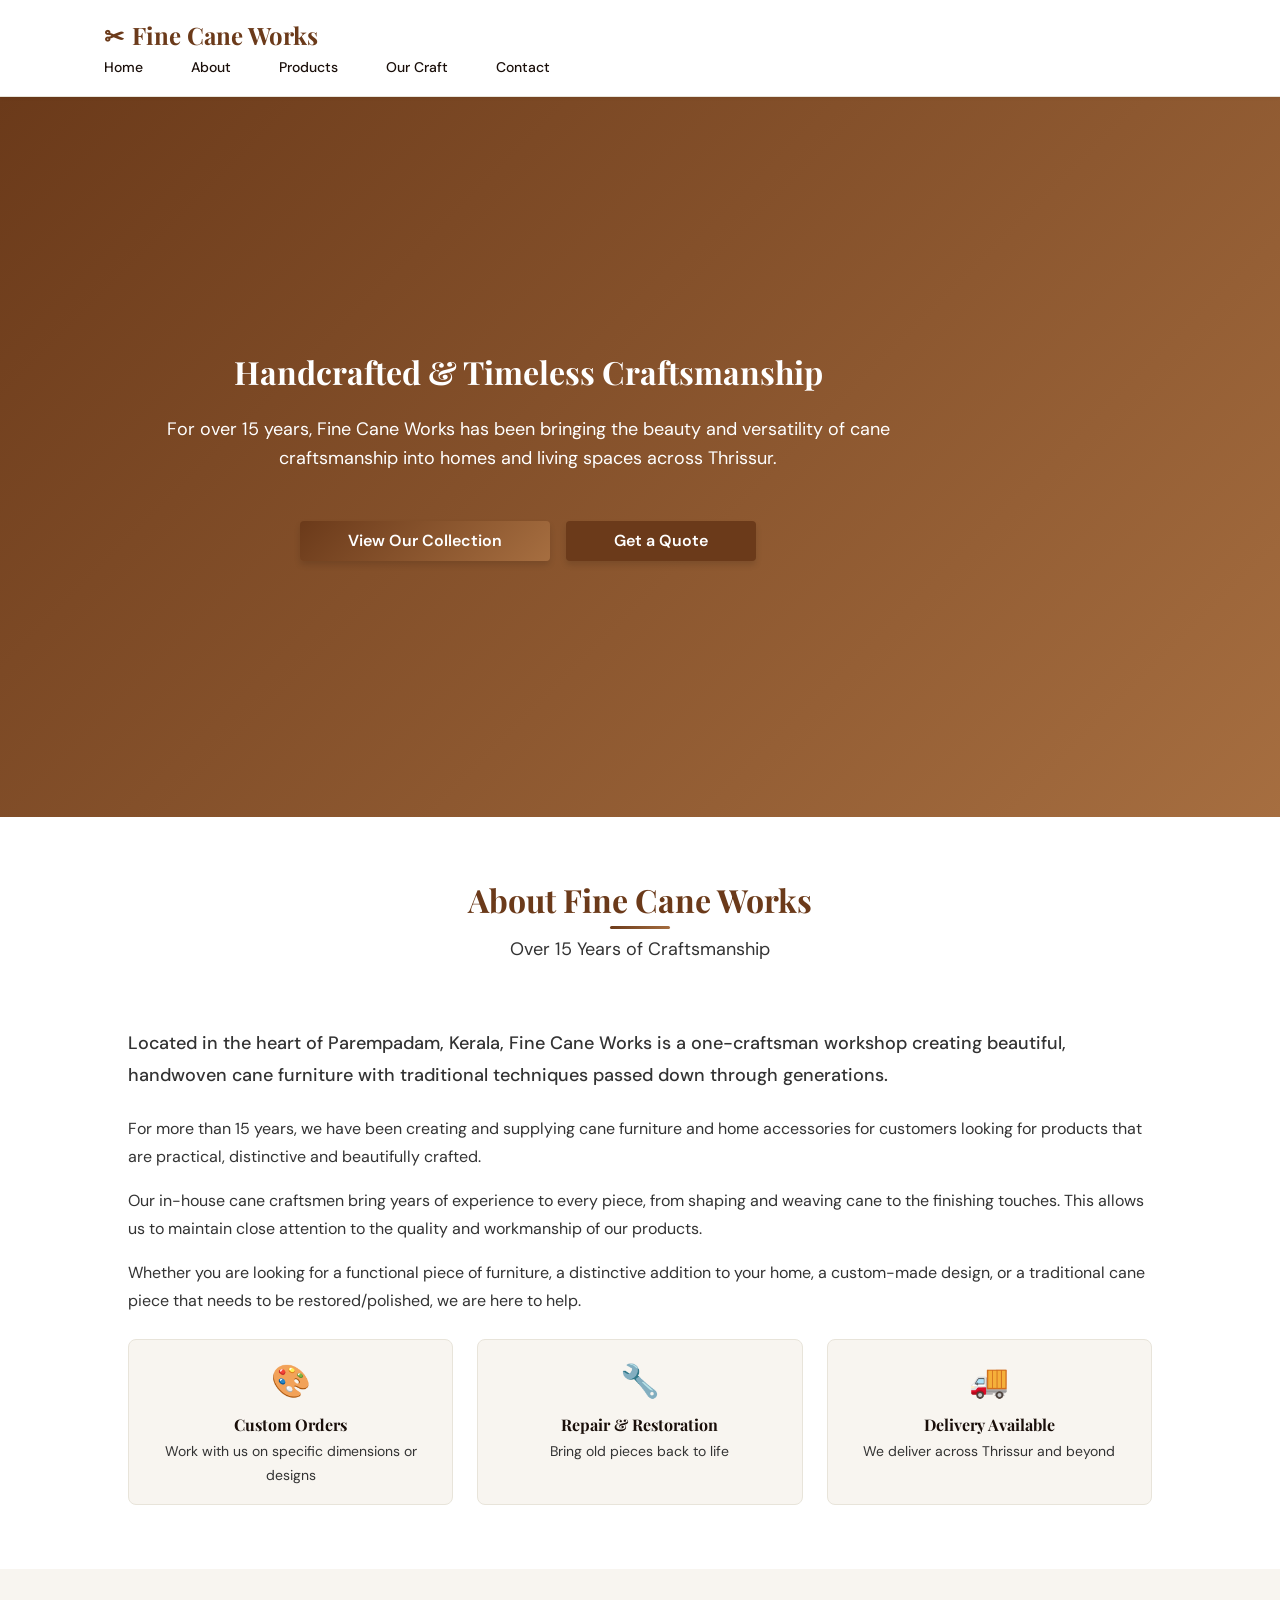
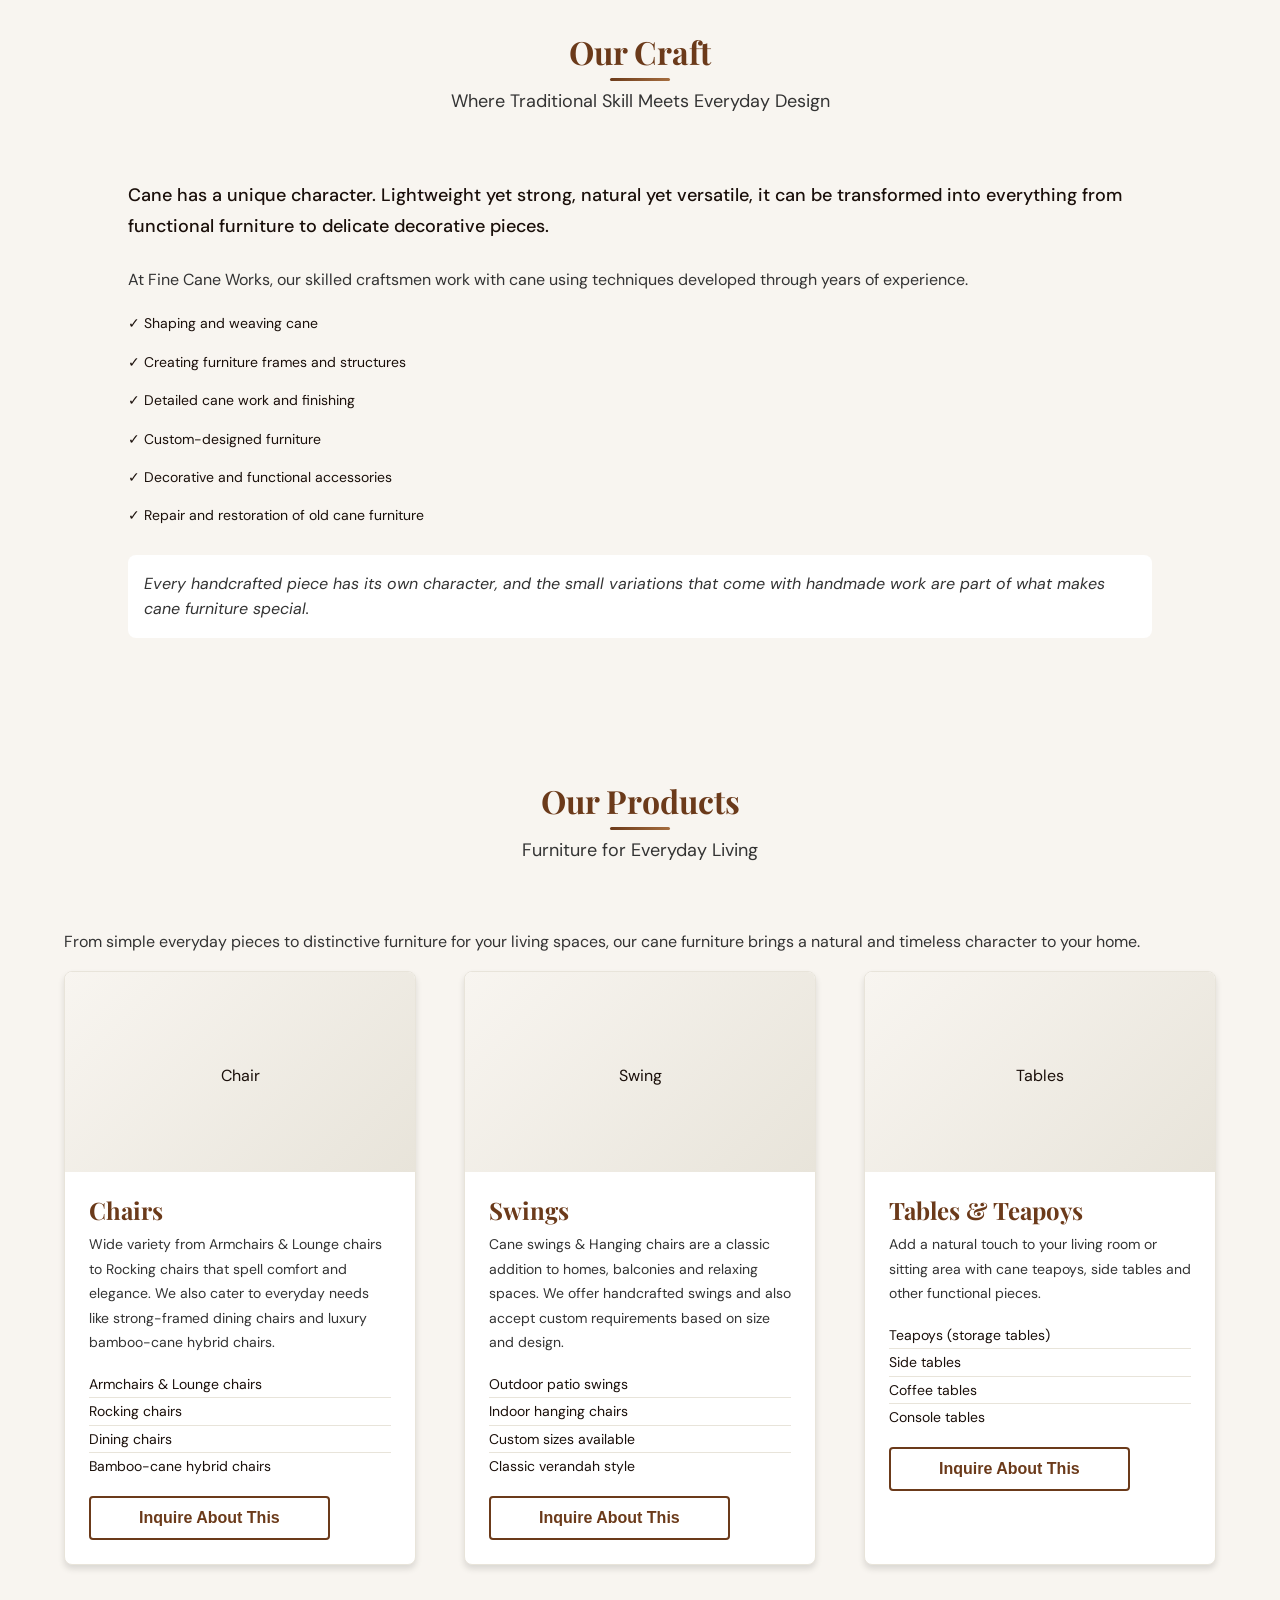
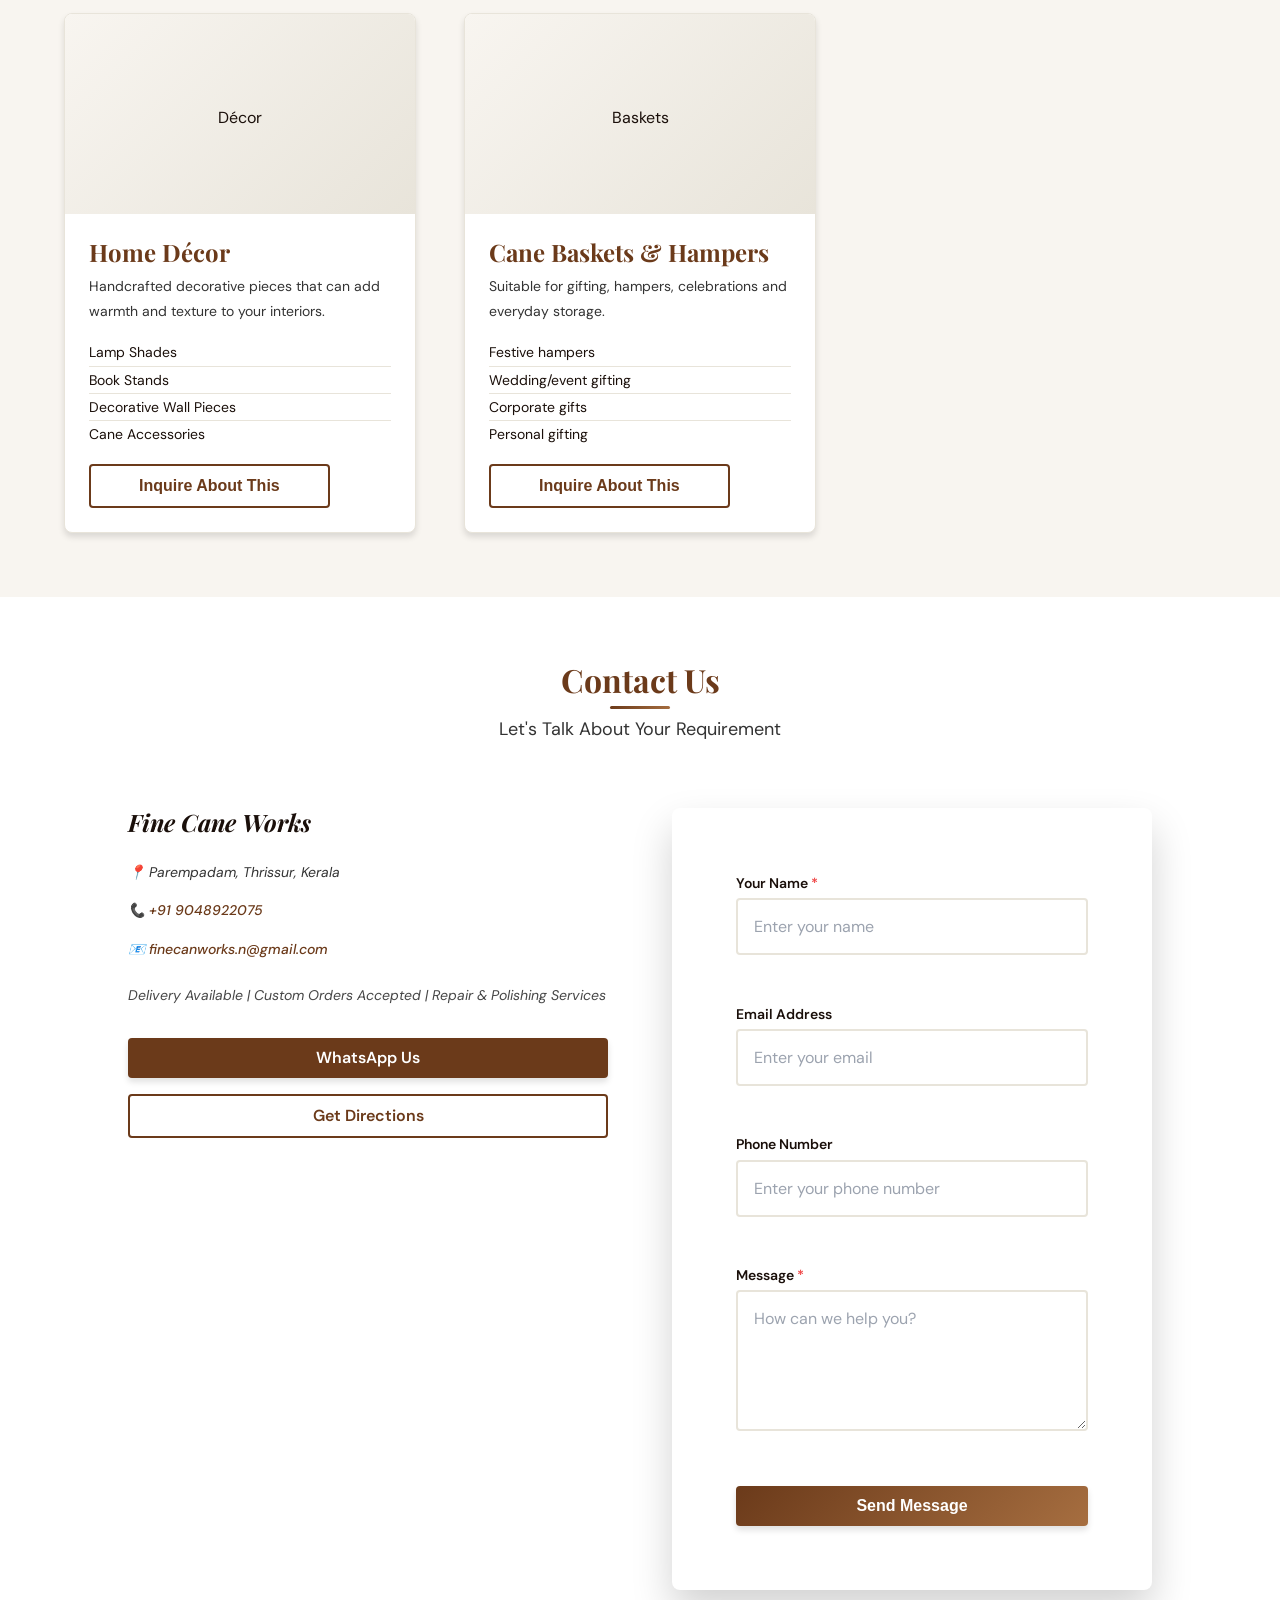
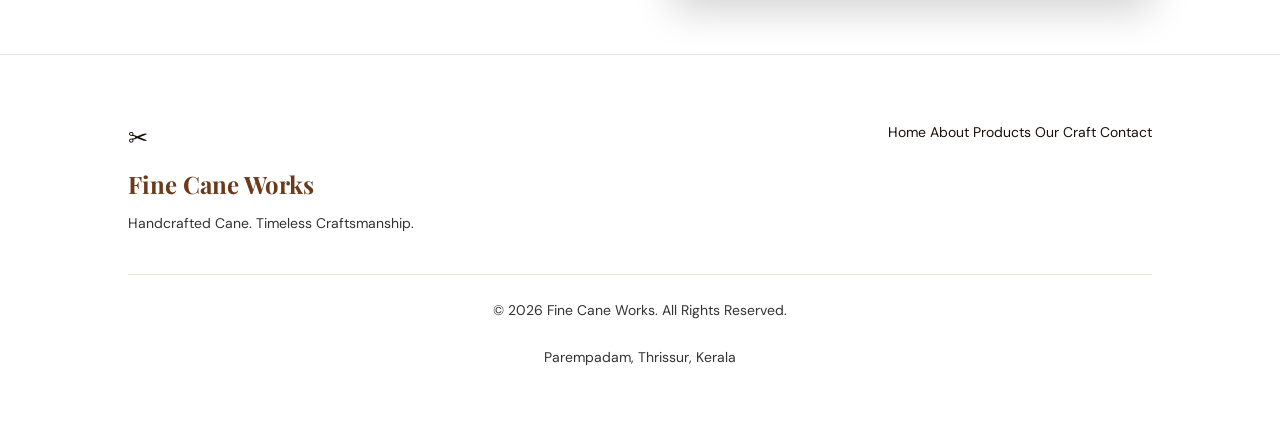
==== index.html @ 15c2ff58 "Add Website Pages" ====
<!DOCTYPE html>
<html lang="en">
<head>
    <meta charset="UTF-8">
    <meta name="viewport" content="width=device-width, initial-scale=1.0">
    <meta name="description" content="Handcrafted & Timeless Craftsmanship - Fine Cane Works, Parempadam, Thrissur. 15+ years of expertise in cane furniture, swings, teapoys, home décor & baskets.">
    <meta name="keywords" content="cane furniture, Kerala crafts, handcrafted, swings, tables, teapoys, home decor, baskets, custom orders, repair, Thrissur">
    <title>Fine Cane Works | Handcrafted Cane Furniture, Kerala</title>

    <!-- Preload fonts -->
    <link rel="preconnect" href="https://fonts.googleapis.com">
    <link rel="preconnect" href="https://fonts.gstatic.com" crossorigin>
    <link href="https://fonts.googleapis.com/css2?family=Playfair+Display:wght@400;700&family=DM+Sans:wght@400;500;600;700&display=swap" rel="stylesheet">

    <!-- Favicon -->
    <link rel="icon" type="image/svg+xml" href="data:image/svg+xml,%3Csvg xmlns='http://www.w3.org/2000/svg' viewBox='0 0 100 100' fill='%238B5A2B'%3E%3Ctext y='0.8em' font-size='90'%3E%E2%9C%82%3C/text%3E%3C/svg%3E">

    <link rel="stylesheet" href="style.css">
</head>

<body>
    <!-- Skip to content link for accessibility -->
    <a href="#main-content" class="skip-link">Skip to main content</a>

    <!-- Header / Navigation -->
    <header class="site-header">
        <div class="container">
            <a href="/" class="logo" aria-label="Fine Cane Works home">
                <span class="logo-icon" aria-hidden="true">✂</span>
                <span class="logo-text">Fine Cane Works</span>
            </a>

            <nav class="main-nav" aria-label="Main navigation">
                <button class="mobile-menu-btn" aria-expanded="false" aria-controls="mobile-menu" aria-label="Toggle mobile menu">
                    <span class="hamburger"></span>
                    <span class="close-icon" aria-hidden="true">✕</span>
                </button>

                <ul class="nav-links" id="mobile-menu">
                    <li><a href="#home" class="nav-link">Home</a></li>
                    <li><a href="#about" class="nav-link">About</a></li>
                    <li><a href="#products" class="nav-link">Products</a></li>
                    <li><a href="#craft" class="nav-link">Our Craft</a></li>
                    <li><a href="#contact" class="nav-link">Contact</a></li>
                </ul>
            </nav>
        </div>
    </header>

    <!-- Main Content -->
    <main id="main-content">

        <!-- Home / Hero Section -->
        <section id="home" class="hero">
            <div class="container">
                <div class="hero-content">
                    <h1 class="hero-title">Handcrafted &amp; Timeless Craftsmanship</h1>
                    <p class="hero-subtitle">For over 15 years, Fine Cane Works has been bringing the beauty and versatility of cane craftsmanship into homes and living spaces across Thrissur.</p>
                    <div class="hero-cta">
                        <a href="#products" class="btn btn-primary">View Our Collection</a>
                        <a href="#contact" class="btn btn-secondary">Get a Quote</a>
                    </div>
                </div>
            </div>
        </section>

        <!-- About Section -->
        <section id="about" class="about">
            <div class="container">
                <header class="section-header">
                    <h2 class="section-title">About Fine Cane Works</h2>
                    <p class="section-subtitle">Over 15 Years of Craftsmanship</p>
                </header>

                <div class="about-grid">
                    <div class="about-text">
                        <p class="lead">
                            Located in the heart of Parempadam, Kerala, Fine Cane Works is a one-craftsman workshop creating beautiful, handwoven cane furniture with traditional techniques passed down through generations.
                        </p>

                        <p>
                            For more than 15 years, we have been creating and supplying cane furniture and home accessories for customers looking for products that are practical, distinctive and beautifully crafted.
                        </p>

                        <p>
                            Our in-house cane craftsmen bring years of experience to every piece, from shaping and weaving cane to the finishing touches. This allows us to maintain close attention to the quality and workmanship of our products.
                        </p>

                        <p>
                            Whether you are looking for a functional piece of furniture, a distinctive addition to your home, a custom-made design, or a traditional cane piece that needs to be restored/polished, we are here to help.
                        </p>

                        <div class="features-grid">
                            <div class="feature-item">
                                <span class="feature-icon">🎨</span>
                                <h4>Custom Orders</h4>
                                <p>Work with us on specific dimensions or designs</p>
                            </div>
                            <div class="feature-item">
                                <span class="feature-icon">🔧</span>
                                <h4>Repair &amp; Restoration</h4>
                                <p>Bring old pieces back to life</p>
                            </div>
                            <div class="feature-item">
                                <span class="feature-icon">🚚</span>
                                <h4>Delivery Available</h4>
                                <p>We deliver across Thrissur and beyond</p>
                            </div>
                        </div>
                    </div>
                </div>
            </div>
        </section>

        <!-- Our Craft Section -->
        <section id="craft" class="craft">
            <div class="container">
                <header class="section-header">
                    <h2 class="section-title">Our Craft</h2>
                    <p class="section-subtitle">Where Traditional Skill Meets Everyday Design</p>
                </header>

                <div class="craft-content">
                    <div class="craft-text">
                        <p class="lead">
                            Cane has a unique character. Lightweight yet strong, natural yet versatile, it can be transformed into everything from functional furniture to delicate decorative pieces.
                        </p>

                        <p>
                            At Fine Cane Works, our skilled craftsmen work with cane using techniques developed through years of experience.
                        </p>

                        <div class="craft-features">
                            <ul class="craft-list">
                                <li>✓ Shaping and weaving cane</li>
                                <li>✓ Creating furniture frames and structures</li>
                                <li>✓ Detailed cane work and finishing</li>
                                <li>✓ Custom-designed furniture</li>
                                <li>✓ Decorative and functional accessories</li>
                                <li>✓ Repair and restoration of old cane furniture</li>
                            </ul>
                        </div>

                        <p class="craft-note">
                            Every handcrafted piece has its own character, and the small variations that come with handmade work are part of what makes cane furniture special.
                        </p>
                    </div>
                </div>
            </div>
        </section>

        <!-- Products Section -->
        <section id="products" class="products">
            <div class="container">
                <header class="section-header">
                    <h2 class="section-title">Our Products</h2>
                    <p class="section-subtitle">Furniture for Everyday Living</p>
                </div>

                <p class="products-intro">From simple everyday pieces to distinctive furniture for your living spaces, our cane furniture brings a natural and timeless character to your home.</p>

                <div class="product-grid">
                    <!-- Chairs Product -->
                    <article class="product-card">
                        <div class="product-image">
                            <div class="product-placeholder">Chair</div>
                        </div>
                        <div class="product-info">
                            <h3 class="product-name">Chairs</h3>
                            <p class="product-description">
                                Wide variety from Armchairs & Lounge chairs to Rocking chairs that spell comfort and elegance. We also cater to everyday needs like strong-framed dining chairs and luxury bamboo-cane hybrid chairs.
                            </p>
                            <ul class="product-features">
                                <li>Armchairs & Lounge chairs</li>
                                <li>Rocking chairs</li>
                                <li>Dining chairs</li>
                                <li>Bamboo-cane hybrid chairs</li>
                            </ul>
                            <button class="btn btn-outline" data-product="chair">Inquire About This</button>
                        </div>
                    </article>

                    <!-- Swings Product -->
                    <article class="product-card">
                        <div class="product-image">
                            <div class="product-placeholder">Swing</div>
                        </div>
                        <div class="product-info">
                            <h3 class="product-name">Swings</h3>
                            <p class="product-description">
                                Cane swings &amp; Hanging chairs are a classic addition to homes, balconies and relaxing spaces. We offer handcrafted swings and also accept custom requirements based on size and design.
                            </p>
                            <ul class="product-features">
                                <li>Outdoor patio swings</li>
                                <li>Indoor hanging chairs</li>
                                <li>Custom sizes available</li>
                                <li>Classic verandah style</li>
                            </ul>
                            <button class="btn btn-outline" data-product="swing">Inquire About This</button>
                        </div>
                    </article>

                    <!-- Tables Product -->
                    <article class="product-card">
                        <div class="product-image">
                            <div class="product-placeholder">Tables</div>
                        </div>
                        <div class="product-info">
                            <h3 class="product-name">Tables &amp; Teapoys</h3>
                            <p class="product-description">
                                Add a natural touch to your living room or sitting area with cane teapoys, side tables and other functional pieces.
                            </p>
                            <ul class="product-features">
                                <li>Teapoys (storage tables)</li>
                                <li>Side tables</li>
                                <li>Coffee tables</li>
                                <li>Console tables</li>
                            </ul>
                            <button class="btn btn-outline" data-product="table">Inquire About This</button>
                        </div>
                    </article>

                    <!-- Home Décor Product -->
                    <article class="product-card">
                        <div class="product-image">
                            <div class="product-placeholder">Décor</div>
                        </div>
                        <div class="product-info">
                            <h3 class="product-name">Home Décor</h3>
                            <p class="product-description">
                                Handcrafted decorative pieces that can add warmth and texture to your interiors.
                            </p>
                            <ul class="product-features">
                                <li>Lamp Shades</li>
                                <li>Book Stands</li>
                                <li>Decorative Wall Pieces</li>
                                <li>Cane Accessories</li>
                            </ul>
                            <button class="btn btn-outline" data-product="decor">Inquire About This</button>
                        </div>
                    </article>

                    <!-- Baskets Product -->
                    <article class="product-card">
                        <div class="product-image">
                            <div class="product-placeholder">Baskets</div>
                        </div>
                        <div class="product-info">
                            <h3 class="product-name">Cane Baskets &amp; Hampers</h3>
                            <p class="product-description">
                                Suitable for gifting, hampers, celebrations and everyday storage.
                            </p>
                            <ul class="product-features">
                                <li>Festive hampers</li>
                                <li>Wedding/event gifting</li>
                                <li>Corporate gifts</li>
                                <li>Personal gifting</li>
                            </ul>
                            <button class="btn btn-outline" data-product="basket">Inquire About This</button>
                        </div>
                    </article>
                </div>
            </div>
        </section>

        <!-- Contact Section -->
        <section id="contact" class="contact">
            <div class="container">
                <header class="section-header">
                    <h2 class="section-title">Contact Us</h2>
                    <p class="section-subtitle">Let's Talk About Your Requirement</p>
                </header>

                <div class="contact-content">
                    <div class="contact-info">
                        <address class="contact-address">
                            <h3 class="contact-heading">Fine Cane Works</h3>
                            <p class="contact-detail">📍 Parempadam, Thrissur, Kerala</p>
                            <p class="contact-detail">📞 <a href="tel:+919048922075" class="contact-link">+91 9048922075</a></p>
                            <p class="contact-detail">📧 <a href="mailto:finecanworks.n@gmail.com" class="contact-link">finecanworks.n@gmail.com</a></p>
                            <p class="contact-note">Delivery Available | Custom Orders Accepted | Repair &amp; Polishing Services</p>
                        </address>

                        <div class="contact-actions">
                            <a href="https://wa.me/919048922075" class="btn btn-secondary" target="_blank" rel="noopener">WhatsApp Us</a>
                            <a href="https://www.google.com/maps/place/Fine+Cane+Works/@10.677283,76.0800946,17z/data=!3m1!4b1!4m6!3m5!1s0x3ba7bf4c0ff1fd77:0x78ec041d81c19f2d!8m2!3d10.677283!4d76.0826695!16s%2Fg%2F11n015nrp_?entry=ttu&g_ep=EgoyMDI2MTAyOC4wIKXMDSoASAFQAw%3D%3D" target="_blank" rel="noopener noreferrer" class="btn btn-outline">Get Directions</a>
                        </div>
                    </div>

                    <div class="contact-form-container">
                        <form id="contact-form" class="contact-form" novalidate>
                            <!-- Forminit form - connected to Form ID: nj6oxos4t5q -->
                            <div class="form-group">
                                <label for="name" class="form-label">Your Name <span class="required">*</span></label>
                                <input type="text" id="name" name="name" class="form-input" placeholder="Enter your name" required aria-required="true" minlength="2">
                                <span class="error-message" id="name-error" aria-live="polite"></span>
                            </div>

                            <div class="form-group">
                                <label for="email" class="form-label">Email Address</label>
                                <input type="email" id="email" name="email" class="form-input" placeholder="Enter your email" autocomplete="email">
                                <span class="error-message" id="email-error" aria-live="polite"></span>
                            </div>

                            <div class="form-group">
                                <label for="phone" class="form-label">Phone Number</label>
                                <input type="tel" id="phone" name="phone" class="form-input" placeholder="Enter your phone number" autocomplete="tel">
                                <span class="error-message" id="phone-error" aria-live="polite"></span>
                            </div>

                            <div class="form-group">
                                <label for="message" class="form-label">Message <span class="required">*</span></label>
                                <textarea id="message" name="message" class="form-textarea" placeholder="How can we help you?" required aria-required="true" minlength="10" rows="5"></textarea>
                                <span class="error-message" id="message-error" aria-live="polite"></span>
                            </div>

                            <button type="submit" class="btn btn-primary btn-block">Send Message</button>
                            <div class="form-success" id="form-success" role="alert" aria-live="polite"></div>
                            <div class="form-error" id="form-error" role="alert" aria-live="polite"></div>
                        </form>
                    </div>
                </div>
            </div>
        </section>

    </main>

    <!-- Footer -->
    <footer class="site-footer">
        <div class="container">
            <div class="footer-content">
                <div class="footer-brand">
                    <span class="footer-icon" aria-hidden="true">✂</span>
                    <span class="footer-logo">Fine Cane Works</span>
                    <p class="footer-tagline">Handcrafted Cane. Timeless Craftsmanship.</p>
                </div>

                <div class="footer-nav">
                    <nav aria-label="Footer navigation">
                        <a href="#home" class="footer-link">Home</a>
                        <a href="#about" class="footer-link">About</a>
                        <a href="#products" class="footer-link">Products</a>
                        <a href="#craft" class="footer-link">Our Craft</a>
                        <a href="#contact" class="footer-link">Contact</a>
                    </nav>
                </div>
            </div>

            <div class="footer-bottom">
                <p class="footer-copyright">&copy; <span id="current-year">2024</span> Fine Cane Works. All Rights Reserved.</p>
                <p class="footer-location">Parempadam, Thrissur, Kerala</p>
            </div>
        </div>
    </footer>

    <!-- Forminit SDK -->
    <script src="https://forminit.com/sdk/v1/forminit.js"></script>

    <!-- JavaScript -->
    <script src="script.js" defer></script>
</body>

</html>
---- style.css ----
/* ========================================
   Fine Cane Works - Clean Website
   No Images - Text Focused Design
   ======================================== */

:root {
    /* High Contrast Colors */
    --color-primary: #6B3A1A;
    --color-primary-dark: #4a2910;
    --color-secondary: #D4B88C;
    --color-accent: #A66E40;
    --color-text: #1a0f0a;
    --color-text-medium: #333333;
    --color-text-light: #555555;
    --color-white: #FFFFFF;
    --color-light-bg: #F8F5F0;
    --color-light-border: #E8E4DA;
    --color-success: #10b981;
    --color-error: #ef4444;

    /* Gradients */
    --gradient-primary: linear-gradient(135deg, var(--color-primary), var(--color-accent));

    /* Spacing */
    --spacing-xs: 0.25rem;
    --spacing-sm: 0.5rem;
    --spacing-md: 1rem;
    --spacing-lg: 1.5rem;
    --spacing-xl: 2rem;
    --spacing-xxl: 3rem;
    --spacing-xxxl: 4rem;

    /* Typography */
    --font-heading: 'Playfair Display', serif;
    --font-body: 'DM Sans', sans-serif;
    --font-size-xs: 0.75rem;
    --font-size-sm: 0.875rem;
    --font-size-base: 1rem;
    --font-size-lg: 1.125rem;
    --font-size-xl: 1.25rem;
    --font-size-xxl: 1.5rem;
    --font-size-xxxl: 2rem;
    --font-size-hero: 2.8rem;
    --line-height-tight: 1.2;
    --line-height-normal: 1.6;
    --line-height-loose: 1.75;

    /* Effects */
    --transition-speed: 0.3s;
    --transition-easing: ease;
    --shadow-sm: 0 1px 3px rgba(0, 0, 0, 0.08);
    --shadow-md: 0 4px 6px rgba(0, 0, 0, 0.12);
    --shadow-lg: 0 10px 25px rgba(0, 0, 0, 0.15);
    --shadow-xl: 0 20px 40px rgba(0, 0, 0, 0.18);
    --border-radius: 8px;
    --border-radius-sm: 4px;
}

/* Reset & Base */
*, *::before, *::after {
    box-sizing: border-box;
    margin: 0;
    padding: 0;
}

html {
    scroll-behavior: smooth;
    font-size: 100%;
    -webkit-font-smoothing: antialiased;
    -moz-osx-font-smoothing: grayscale;
}

body {
    font-family: var(--font-body);
    font-size: var(--font-size-base);
    line-height: var(--line-height-normal);
    color: var(--color-text);
    background-color: var(--color-light-bg);
    font-weight: 400;
}

/* Typography */
h1, h2, h3, h4, h5, h6 {
    font-family: var(--font-heading);
    line-height: var(--line-height-tight);
    font-weight: 700;
    color: var(--color-text);
    margin-bottom: var(--spacing-md);
}

h1 { font-size: var(--font-size-hero); }
h2 { font-size: var(--font-size-xxl); }
h3 { font-size: var(--font-size-xxl); }

p {
    margin-bottom: var(--spacing-md);
    color: var(--color-text-medium);
}

a {
    color: var(--color-primary);
    text-decoration: none;
    transition: var(--transition-speed) var(--transition-easing);
}

a:hover { text-decoration: underline; }

a:focus-visible {
    outline: 2px solid var(--color-primary);
    outline-offset: 2px;
}

/* Utilities */
.container {
    width: 100%;
    max-width: 1200px;
    margin: 0 auto;
    padding: 0 var(--spacing-xxxl);
}

.text-center { text-align: center; }
.btn {
    display: inline-block;
    padding: var(--spacing-sm) var(--spacing-xxl);
    font-size: var(--font-size-base);
    font-weight: 600;
    text-align: center;
    border: none;
    border-radius: var(--border-radius-sm);
    cursor: pointer;
    transition: var(--transition-speed) var(--transition-easing);
    line-height: 1.5;
}

.btn:hover, .btn:focus-visible { transform: translateY(-2px); }

.btn-primary {
    background: var(--gradient-primary);
    color: var(--color-white);
    box-shadow: var(--shadow-md);
}

.btn-primary:hover, .btn-primary:focus-visible { box-shadow: var(--shadow-lg); }

.btn-secondary {
    background: var(--color-primary);
    color: var(--color-white);
    box-shadow: var(--shadow-md);
}

.btn-outline {
    background-color: transparent;
    color: var(--color-primary);
    border: 2px solid var(--color-primary);
}

.btn-block { width: 100%; }

.skip-link {
    position: absolute;
    top: -40px;
    left: 6px;
    background: var(--color-primary);
    color: var(--color-white);
    padding: var(--spacing-xs) var(--spacing-md);
    text-decoration: none;
    border-radius: var(--border-radius-sm);
    z-index: 1000;
    transition: var(--transition-speed) var(--transition-easing);
}

.skip-link:focus { top: 6px; }

/* Header */
.site-header {
    position: sticky;
    top: 0;
    background: var(--color-white);
    border-bottom: 1px solid var(--color-light-border);
    padding: var(--spacing-md) 0;
    z-index: 99;
    box-shadow: var(--shadow-sm);
}

.header-container {
    display: flex;
    justify-content: space-between;
    align-items: center;
}

.logo {
    display: flex;
    align-items: center;
    gap: var(--spacing-sm);
    font-family: var(--font-heading);
    font-size: var(--font-size-xxl);
    font-weight: 700;
    color: var(--color-primary);
}

.logo-icon { font-size: 1.5rem; }

.main-nav { position: relative; }

.nav-links {
    display: flex;
    gap: var(--spacing-xxl);
    list-style: none;
}

.nav-link {
    color: var(--color-text);
    font-weight: 500;
    padding: var(--spacing-sm) 0;
    position: relative;
    font-size: var(--font-size-sm);
}

.nav-link:hover, .nav-link:focus-visible { color: var(--color-primary); }

.nav-link::after {
    content: '';
    position: absolute;
    bottom: 0;
    left: 0;
    width: 0;
    height: 2px;
    background: var(--color-primary);
    transition: width var(--transition-speed) var(--transition-easing);
}

.nav-link:hover::after, .nav-link:focus-visible::after { width: 100%; }

/* Mobile Menu */
.mobile-menu-btn {
    display: none;
    background: none;
    border: none;
    cursor: pointer;
    padding: var(--spacing-sm);
    z-index: 1001;
}

.hamburger, .close-icon {
    display: block;
    width: 24px;
    height: 2px;
    background: var(--color-text);
    position: relative;
    transition: var(--transition-speed) var(--transition-easing);
}

.hamburger { position: relative; }

.hamburger::before,
.hamburger::after {
    content: '';
    position: absolute;
    left: 0;
    right: 0;
    height: 2px;
    background: var(--color-text);
    transition: var(--transition-speed) var(--transition-easing);
}

.hamburger::before { top: -8px; }
.hamburger::after { top: 8px; }

.close-icon {
    position: absolute;
    top: 0;
    left: 50%;
    transform: translateX(-50%) rotate(45deg);
    opacity: 0;
    transition: opacity var(--transition-speed) var(--transition-easing);
}

.mobile-menu-btn[aria-expanded="true"] .hamburger { background: transparent; }
.mobile-menu-btn[aria-expanded="true"] .hamburger::before { transform: rotate(-45deg) translate(-50%, 50%); }
.mobile-menu-btn[aria-expanded="true"] .hamburger::after { transform: rotate(45deg) translate(-50%, -50%); }
.mobile-menu-btn[aria-expanded="true"] .close-icon { opacity: 1; }

/* Hero Section */
.hero {
    min-height: 80vh;
    padding: var(--spacing-xxxl) var(--spacing-xxxl) var(--spacing-xxxl) var(--spacing-xxxl);
    background: var(--gradient-primary);
    display: flex;
    align-items: center;
    justify-content: center;
    text-align: center;
}

.hero-content {
    max-width: 800px;
}

.hero-title {
    font-size: var(--font-size-xxxl);
    color: var(--color-white);
    line-height: var(--line-height-tight);
    margin-bottom: var(--spacing-lg);
}

.hero-subtitle {
    font-size: var(--font-size-lg);
    color: var(--color-white);
    margin-bottom: var(--spacing-xxl);
    font-weight: 400;
}

.hero-cta {
    display: flex;
    gap: var(--spacing-md);
    flex-wrap: wrap;
    justify-content: center;
}

/* Section Styles */
section { padding: var(--spacing-xxxl) var(--spacing-xxxl); }

.section-header {
    text-align: center;
    margin-bottom: var(--spacing-xxxl);
}

.section-title {
    font-size: var(--font-size-xxxl);
    color: var(--color-primary);
    margin-bottom: var(--spacing-md);
    position: relative;
}

.section-title::after {
    content: '';
    position: absolute;
    bottom: -10px;
    left: 50%;
    transform: translateX(-50%);
    width: 60px;
    height: 3px;
    background: var(--gradient-primary);
    border-radius: 2px;
}

.section-subtitle {
    font-size: var(--font-size-lg);
    color: var(--color-text-medium);
}

.lead {
    font-size: var(--font-size-lg);
    font-weight: 500;
    color: var(--color-text);
    margin-bottom: var(--spacing-lg);
    line-height: var(--line-height-loose);
}

/* About Section */
.about {
    background: var(--color-white);
}

.about-grid {
    display: grid;
    grid-template-columns: 1fr;
    gap: var(--spacing-xxxl);
    align-items: center;
}

.about-text { color: var(--color-text); }

.about-text p {
    color: var(--color-text-medium);
    line-height: var(--line-height-loose);
}

.features-grid {
    display: grid;
    grid-template-columns: repeat(auto-fit, minmax(200px, 1fr));
    gap: var(--spacing-lg);
    margin-top: var(--spacing-lg);
}

.feature-item {
    background: var(--color-light-bg);
    padding: var(--spacing-md);
    border-radius: var(--border-radius);
    text-align: center;
    border: 1px solid var(--color-light-border);
}

.feature-item .feature-icon {
    font-size: 2rem;
    display: block;
    margin-bottom: var(--spacing-sm);
    color: var(--color-primary);
}

.feature-item h4 {
    font-size: var(--font-size-base);
    color: var(--color-text);
    margin-bottom: var(--spacing-xs);
}

.feature-item p {
    font-size: var(--font-size-sm);
    color: var(--color-text-medium);
    margin-bottom: 0;
}

.craft { background: var(--color-light-bg); }

.craft-content {
    display: grid;
    grid-template-columns: 1fr;
    gap: var(--spacing-xxxl);
    align-items: center;
}

.craft-text { color: var(--color-text); }

.craft-list {
    list-style: none;
    display: grid;
    gap: var(--spacing-sm);
}

.craft-list li {
    display: flex;
    align-items: center;
    gap: var(--spacing-xs);
    font-size: var(--font-size-sm);
    padding: var(--spacing-xs) 0;
}

.craft-note {
    margin-top: var(--spacing-lg);
    font-style: italic;
    color: var(--color-text-medium);
    padding: var(--spacing-md);
    background: var(--color-white);
    border-radius: var(--border-radius);
}

.product-grid {
    display: grid;
    grid-template-columns: repeat(auto-fit, minmax(280px, 1fr));
    gap: var(--spacing-xxl);
}

.product-card {
    background: var(--color-white);
    border-radius: var(--border-radius);
    box-shadow: var(--shadow-md);
    transition: transform var(--transition-speed) var(--transition-easing),
                box-shadow var(--transition-speed) var(--transition-easing);
    border: 1px solid var(--color-light-border);
    overflow: hidden;
}

.product-card:hover {
    transform: translateY(-8px);
    box-shadow: var(--shadow-lg);
}

.product-image {
    background: linear-gradient(135deg, var(--color-light-bg), var(--color-light-border));
    height: 200px;
    display: flex;
    align-items: center;
    justify-content: center;
}

.product-placeholder {
    display: flex;
    flex-direction: column;
    align-items: center;
    justify-content: center;
    gap: 0.5rem;
}

.product-placeholder::before {
    content: "";
    font-size: 3rem;
    color: var(--color-primary);
}

.product-placeholder span {
    color: var(--color-primary);
    font-size: var(--font-size-lg);
    font-weight: 700;
}

.product-info { padding: var(--spacing-lg); }

.product-name {
    color: var(--color-primary);
    margin-bottom: var(--spacing-sm);
}

.product-description {
    color: var(--color-text-medium);
    font-size: var(--font-size-sm);
    line-height: var(--line-height-loose);
    margin-bottom: var(--spacing-md);
}

.product-features {
    list-style: none;
    padding-left: 0;
    margin-bottom: var(--spacing-md);
    font-size: var(--font-size-sm);
}

.product-features li {
    padding: 2px 0;
    border-bottom: 1px solid var(--color-light-border);
}

.product-features li:last-child { border-bottom: none; }

/* Contact Section */
.contact {
    background: var(--color-white);
    color: var(--color-text);
}

.contact-content {
    display: grid;
    grid-template-columns: 1fr 1fr;
    gap: var(--spacing-xxxl);
}

.contact-heading {
    font-size: var(--font-size-xxl);
    color: var(--color-text);
    margin-bottom: var(--spacing-lg);
}

.contact-detail {
    margin-bottom: var(--spacing-md);
    font-size: var(--font-size-sm);
    color: var(--color-text-medium);
}

.contact-link {
    color: var(--color-primary);
    font-weight: 500;
}

.contact-link:hover { color: var(--color-primary-dark); }

.contact-note { margin-top: var(--spacing-lg); font-size: var(--font-size-sm); opacity: 0.9; }

.contact-actions {
    display: flex;
    flex-direction: column;
    gap: var(--spacing-md);
    margin-top: var(--spacing-xl);
}

.contact-form-container {
    background: var(--color-white);
    border-radius: var(--border-radius);
    padding: var(--spacing-xxxl);
    box-shadow: var(--shadow-xl);
}

.contact-form h3 {
    font-size: var(--font-size-xxl);
    color: var(--color-text);
    margin-bottom: var(--spacing-xxl);
}

.form-group { margin-bottom: var(--spacing-lg); }

.help-text {
    font-size: var(--font-size-xs);
    color: var(--color-text-light);
    margin-top: var(--spacing-xs);
}

.form-label {
    display: block;
    font-weight: 600;
    margin-bottom: var(--spacing-xs);
    color: var(--color-text);
    font-size: var(--font-size-sm);
}

.required { color: var(--color-error); }

.form-input,
.form-select,
.form-textarea {
    width: 100%;
    padding: var(--spacing-md);
    border: 2px solid var(--color-light-border);
    border-radius: var(--border-radius-sm);
    font-family: var(--font-body);
    font-size: var(--font-size-base);
    color: var(--color-text);
    background: var(--color-white);
    transition: border-color var(--transition-speed) var(--transition-easing);
}

.form-select {
    appearance: none;
    background-image: url("data:image/svg+xml;charset=UTF-8,%3csvg xmlns='http://www.w3.org/2000/svg' viewBox='0 0 24 24' fill='%23666'%3e%3cpath d='M7 10l5 5 5-5z'/%3e%3c/svg%3e");
    background-repeat: no-repeat;
    background-position: right 10px center;
    background-size: 12px;
    padding-right: 40px;
}

.form-input:focus,
.form-select:focus,
.form-textarea:focus {
    outline: none;
    border-color: var(--color-primary);
    box-shadow: 0 0 0 3px rgba(107, 58, 26, 0.2);
}

.form-input::placeholder,
.form-textarea::placeholder { color: #9ca3af; }

.error-message {
    display: block;
    color: var(--color-error);
    font-size: var(--font-size-xs);
    margin-top: var(--spacing-xs);
    min-height: 1.2rem;
}

.form-success {
    margin-top: var(--spacing-md);
    padding: var(--spacing-md);
    background: var(--color-success);
    color: var(--color-white);
    border-radius: var(--border-radius-sm);
    display: none;
    text-align: center;
}

.form-success.show { display: block; animation: fadeIn 0.5s ease; }

.form-error {
    margin-top: var(--spacing-md);
    padding: var(--spacing-md);
    background: #ef4444;
    color: var(--color-white);
    border-radius: var(--border-radius-sm);
    display: none;
    text-align: center;
}

@keyframes fadeIn {
    from { opacity: 0; transform: translateY(-10px); }
    to { opacity: 1; transform: translateY(0); }
}

/* Footer */
.site-footer {
    background: var(--color-white);
    color: var(--color-text);
    padding: var(--spacing-xxxl) var(--spacing-xxxl);
    border-top: 1px solid var(--color-light-border);
}

.footer-content {
    display: flex;
    justify-content: space-between;
    align-items: flex-start;
    flex-wrap: wrap;
    gap: var(--spacing-xxl);
}

.footer-brand {
    display: flex;
    flex-direction: column;
    gap: var(--spacing-sm);
}

.footer-icon { font-size: 1.5rem; }

.footer-logo {
    font-family: var(--font-heading);
    font-size: var(--font-size-xxl);
    font-weight: 700;
    color: var(--color-primary);
}

.footer-tagline { font-size: var(--font-size-sm); color: var(--color-text-medium); }

.footer-nav { list-style: none; padding: 0; margin: 0; display: flex; gap: var(--spacing-lg); }

.footer-link { color: var(--color-text); font-size: var(--font-size-sm); padding: var(--spacing-xs) 0; }

.footer-link:hover { color: var(--color-primary); text-decoration: underline; }

.footer-bottom {
    display: flex;
    flex-direction: column;
    align-items: center;
    gap: var(--spacing-sm);
    padding-top: var(--spacing-lg);
    margin-top: var(--spacing-lg);
    border-top: 1px solid var(--color-light-border);
}

.footer-copyright { font-size: var(--font-size-sm); color: var(--color-text-medium); }
.footer-location { font-size: var(--font-size-sm); color: var(--color-text-medium); }

/* Responsive */
@media (max-width: 992px) {
    .hero { padding: var(--spacing-xxxl) var(--spacing-lg); min-height: auto; text-align: center; }
    .hero-content { max-width: 100%; }
    .contact-content { grid-template-columns: 1fr; gap: var(--spacing-xxl); }
    .product-grid { grid-template-columns: repeat(auto-fit, minmax(250px, 1fr)); }
}

@media (max-width: 768px) {
    .nav-links {
        display: none;
        position: absolute;
        top: 100%;
        right: 0;
        background: var(--color-white);
        flex-direction: column;
        padding: var(--spacing-lg);
        box-shadow: var(--shadow-lg);
        border-radius: var(--border-radius);
        min-width: 200px;
        gap: var(--spacing-md);
    }

    .nav-links.show { display: flex; }

    .mobile-menu-btn { display: block; }

    .section-title { font-size: 2rem; }
}

@media (max-width: 480px) {
    .hero-title { font-size: 2rem; }
    section { padding: var(--spacing-lg); }
    .container { padding: 0 var(--spacing-lg); }
}

@media (prefers-reduced-motion: reduce) {
    *, *::before, *::after {
        animation-duration: 0.01ms !important;
        transition-duration: 0.01ms !important;
    }
}
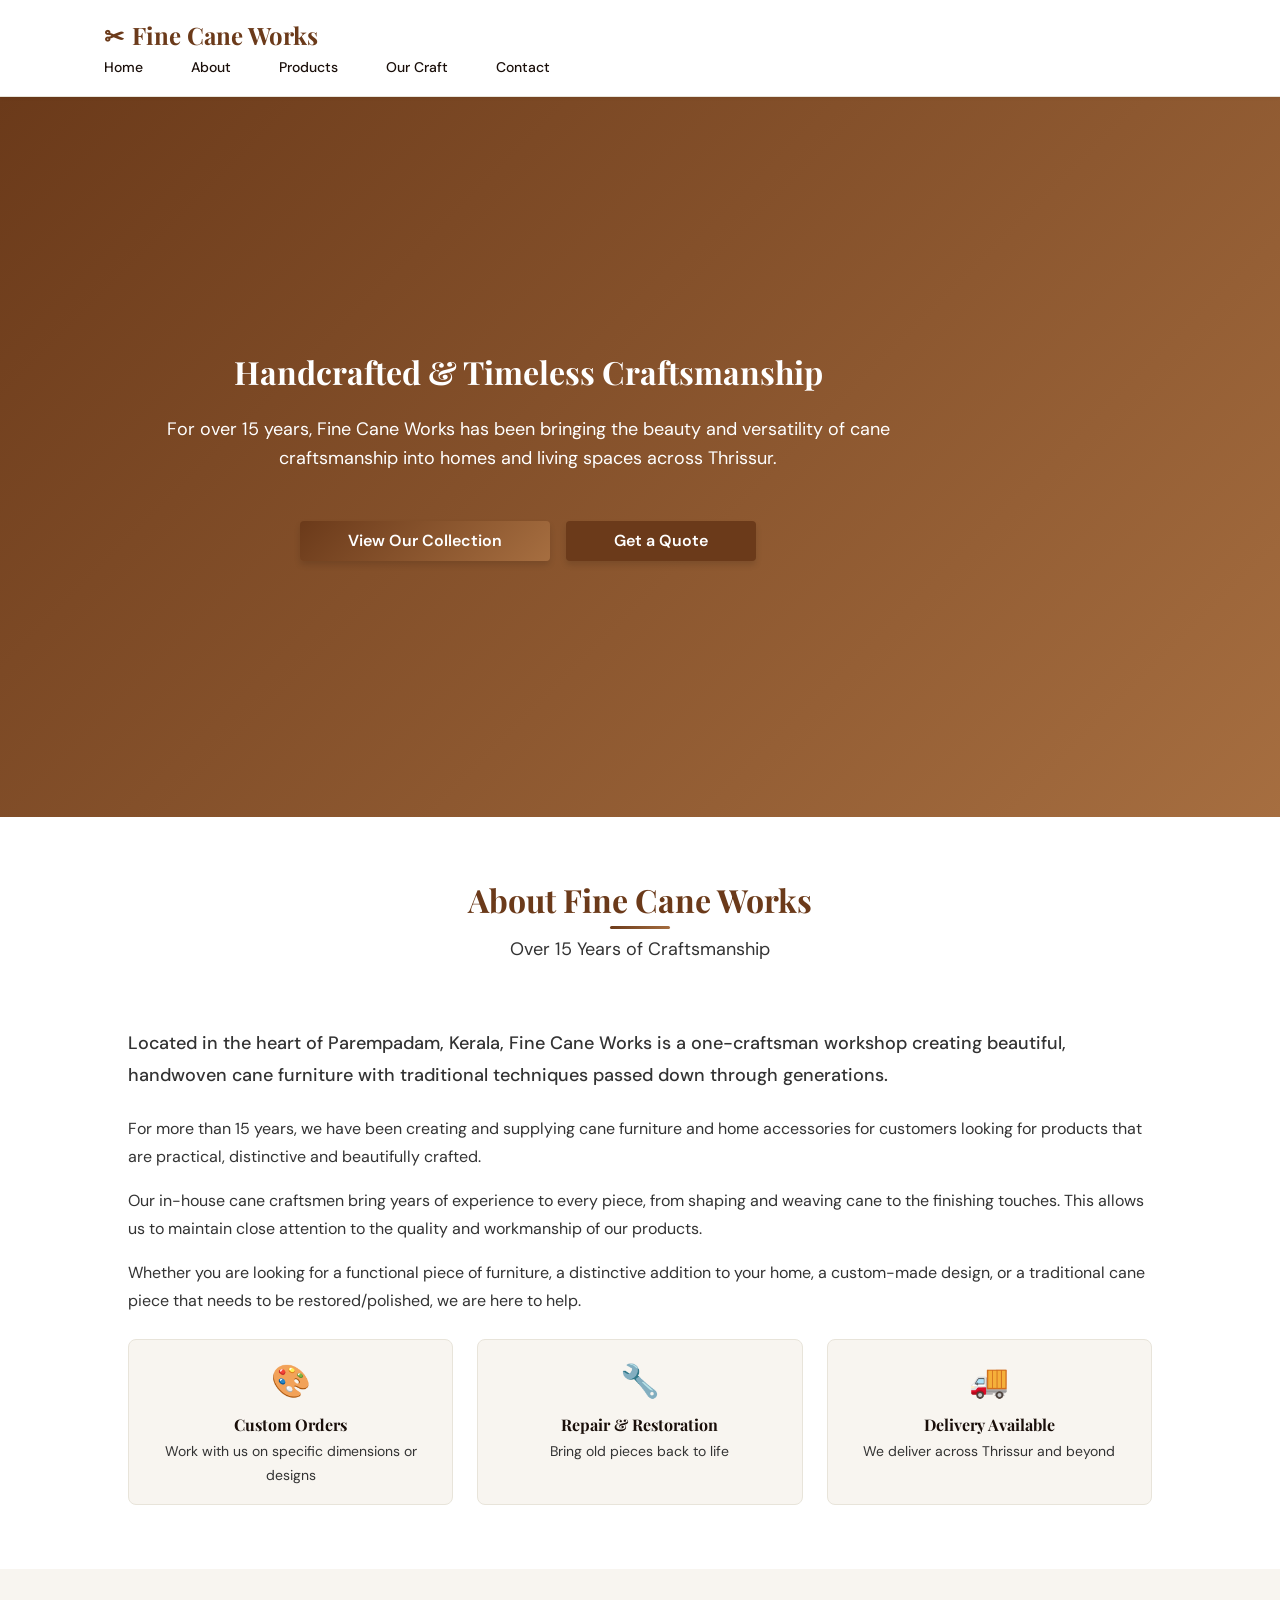
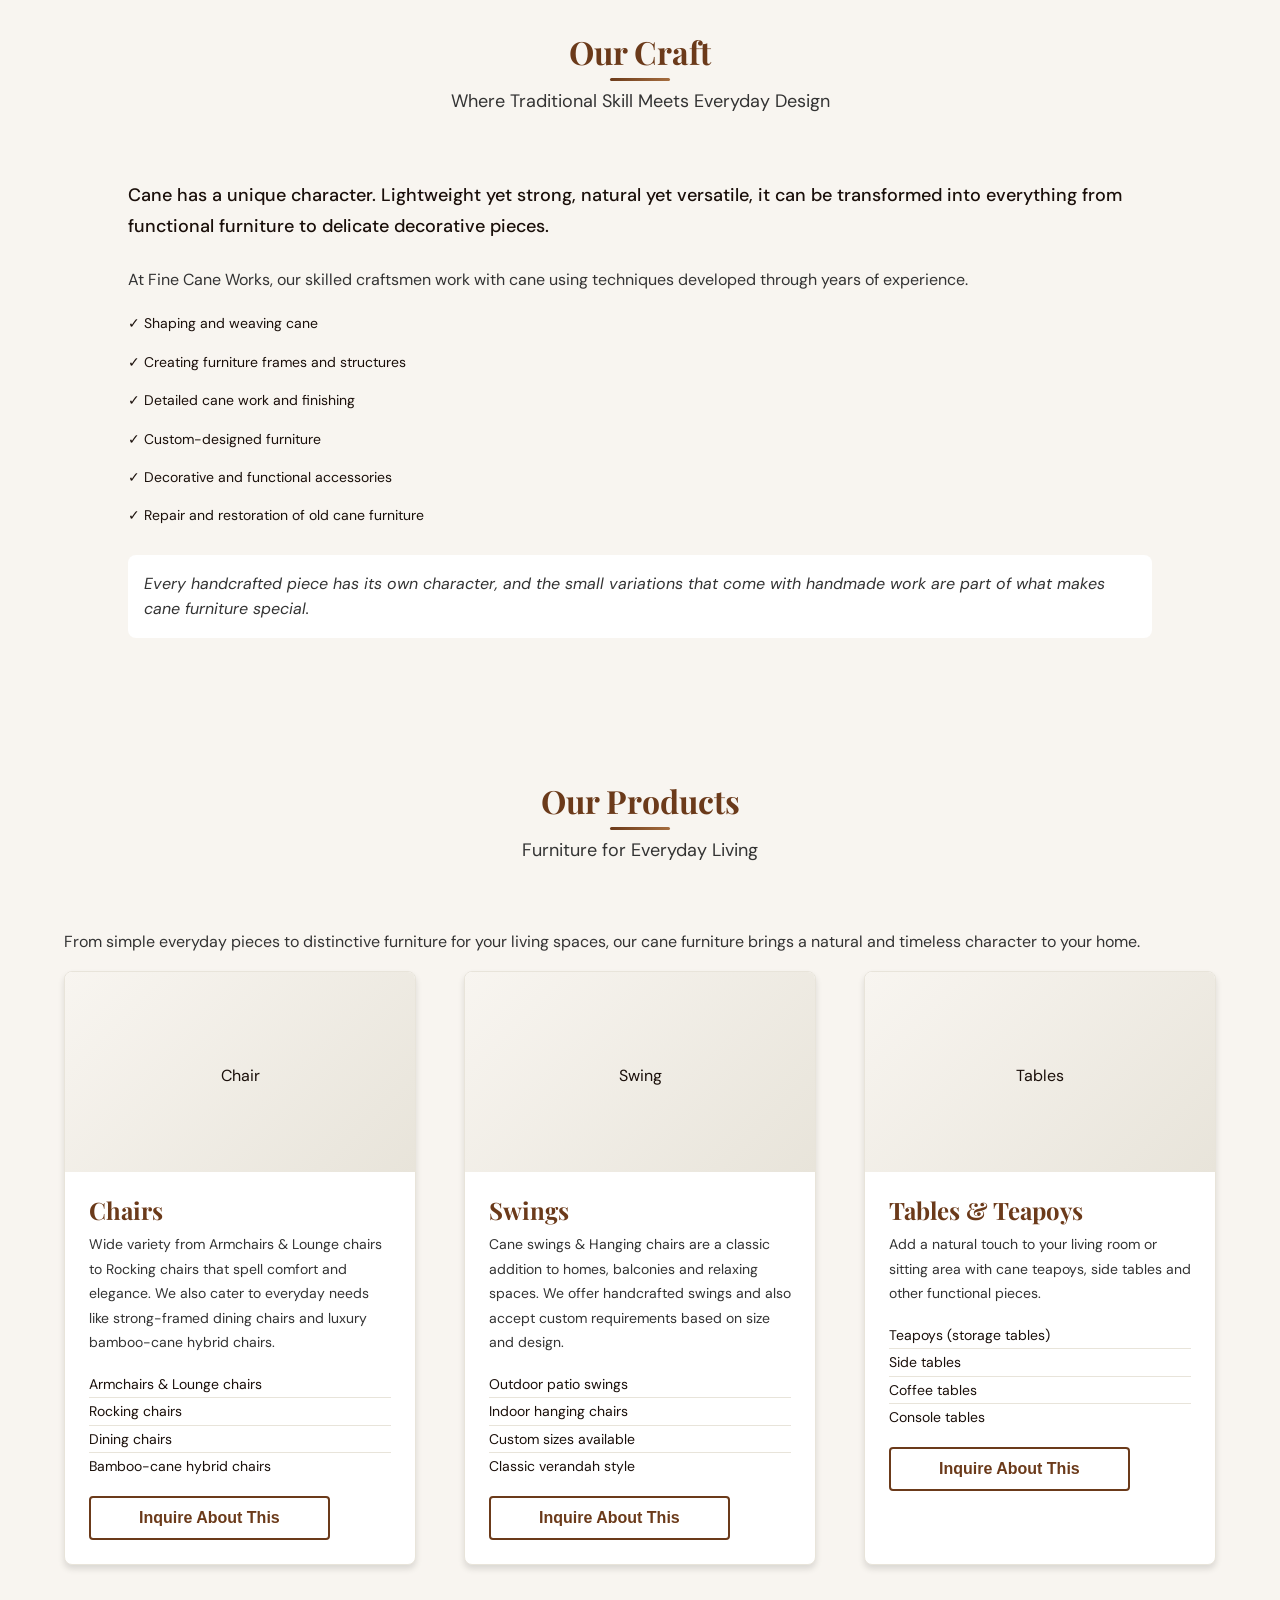
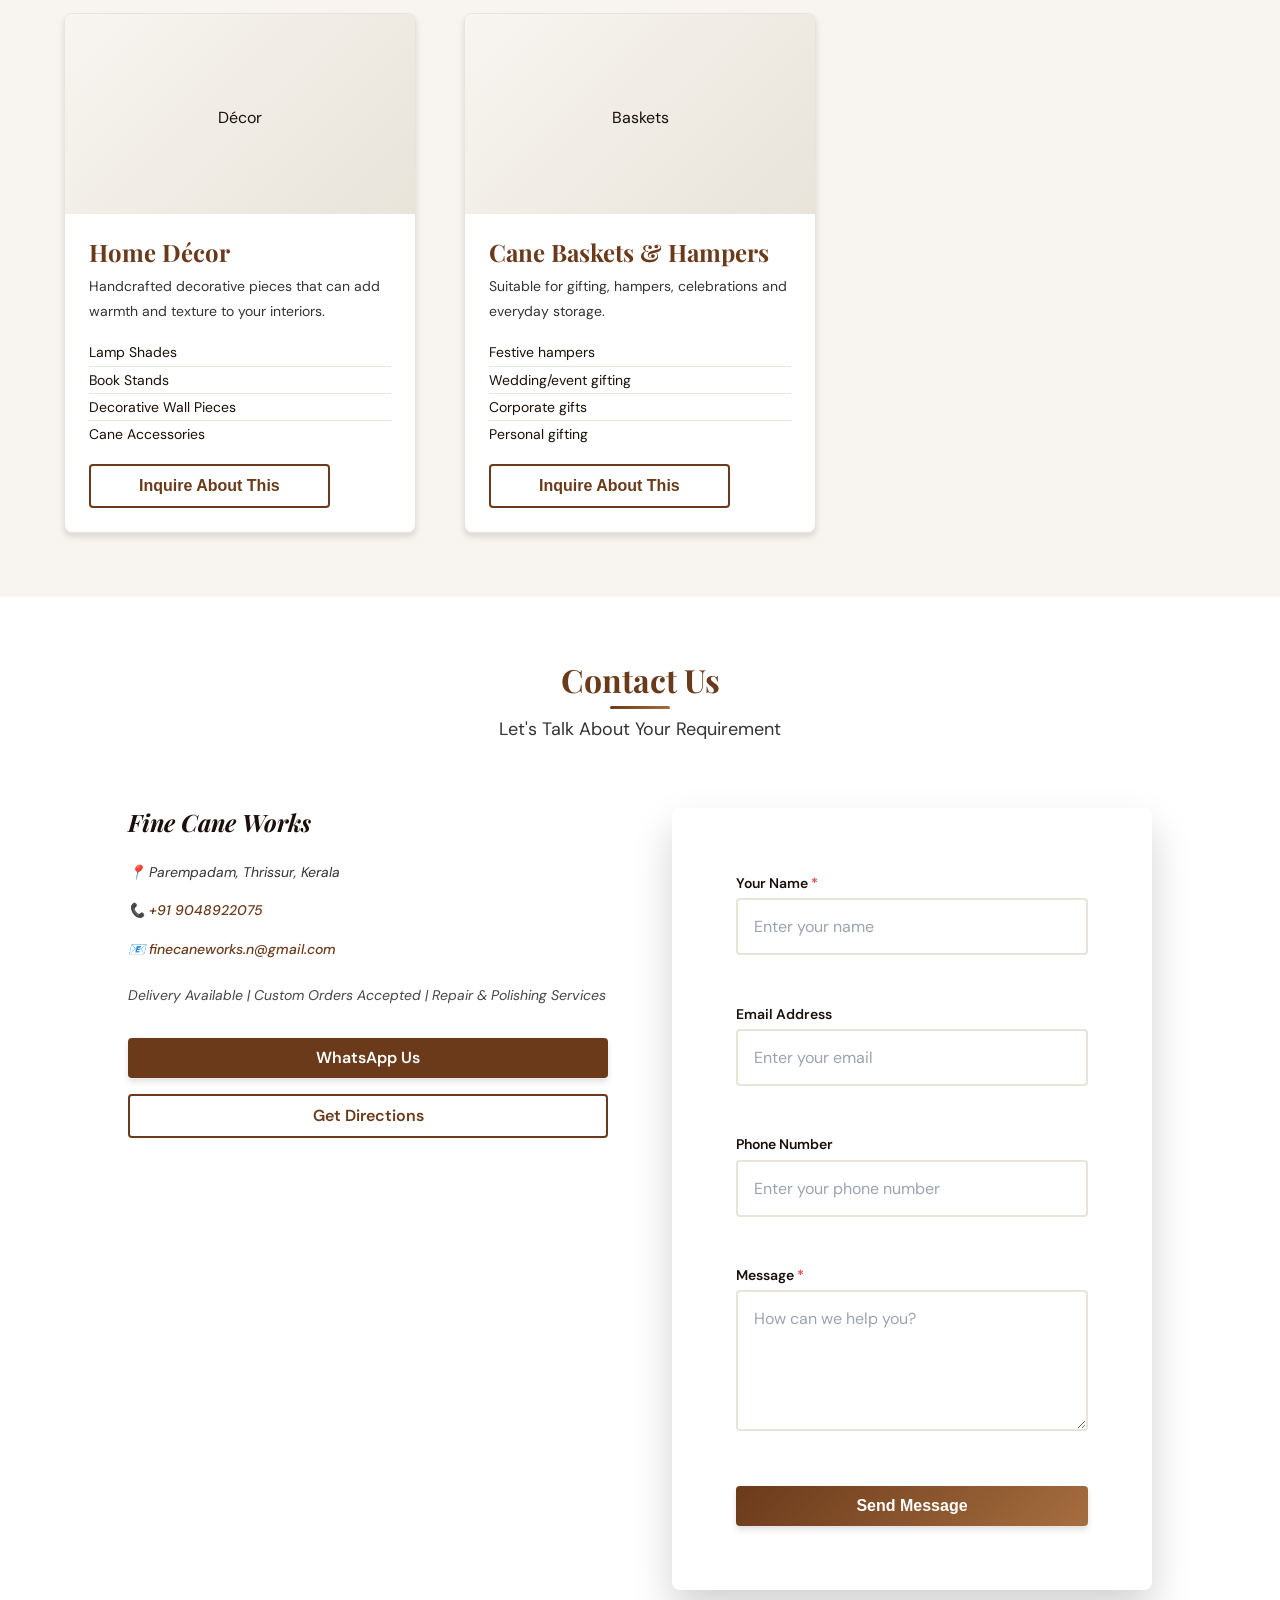
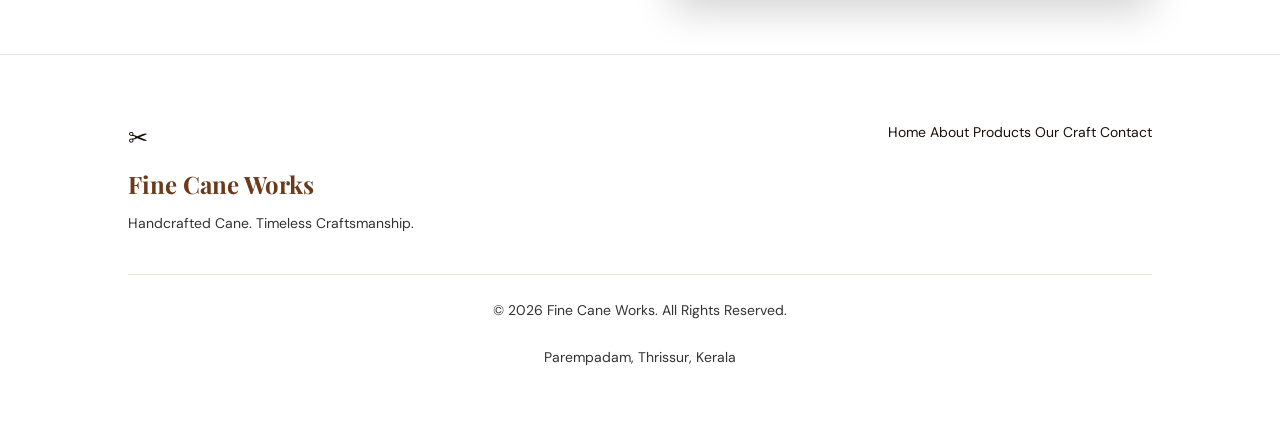
==== commit 5b7630f1: "Initial commit - Fine Cane Works website with corrected email" ====
--- a/index.html
+++ b/index.html
@@ -277,7 +277,7 @@
                             <h3 class="contact-heading">Fine Cane Works</h3>
                             <p class="contact-detail">📍 Parempadam, Thrissur, Kerala</p>
                             <p class="contact-detail">📞 <a href="tel:+919048922075" class="contact-link">+91 9048922075</a></p>
-                            <p class="contact-detail">📧 <a href="mailto:finecanworks.n@gmail.com" class="contact-link">finecanworks.n@gmail.com</a></p>
+                            <p class="contact-detail">📧 <a href="mailto:finecaneworks.n@gmail.com" class="contact-link">finecaneworks.n@gmail.com</a></p>
                             <p class="contact-note">Delivery Available | Custom Orders Accepted | Repair &amp; Polishing Services</p>
                         </address>
 
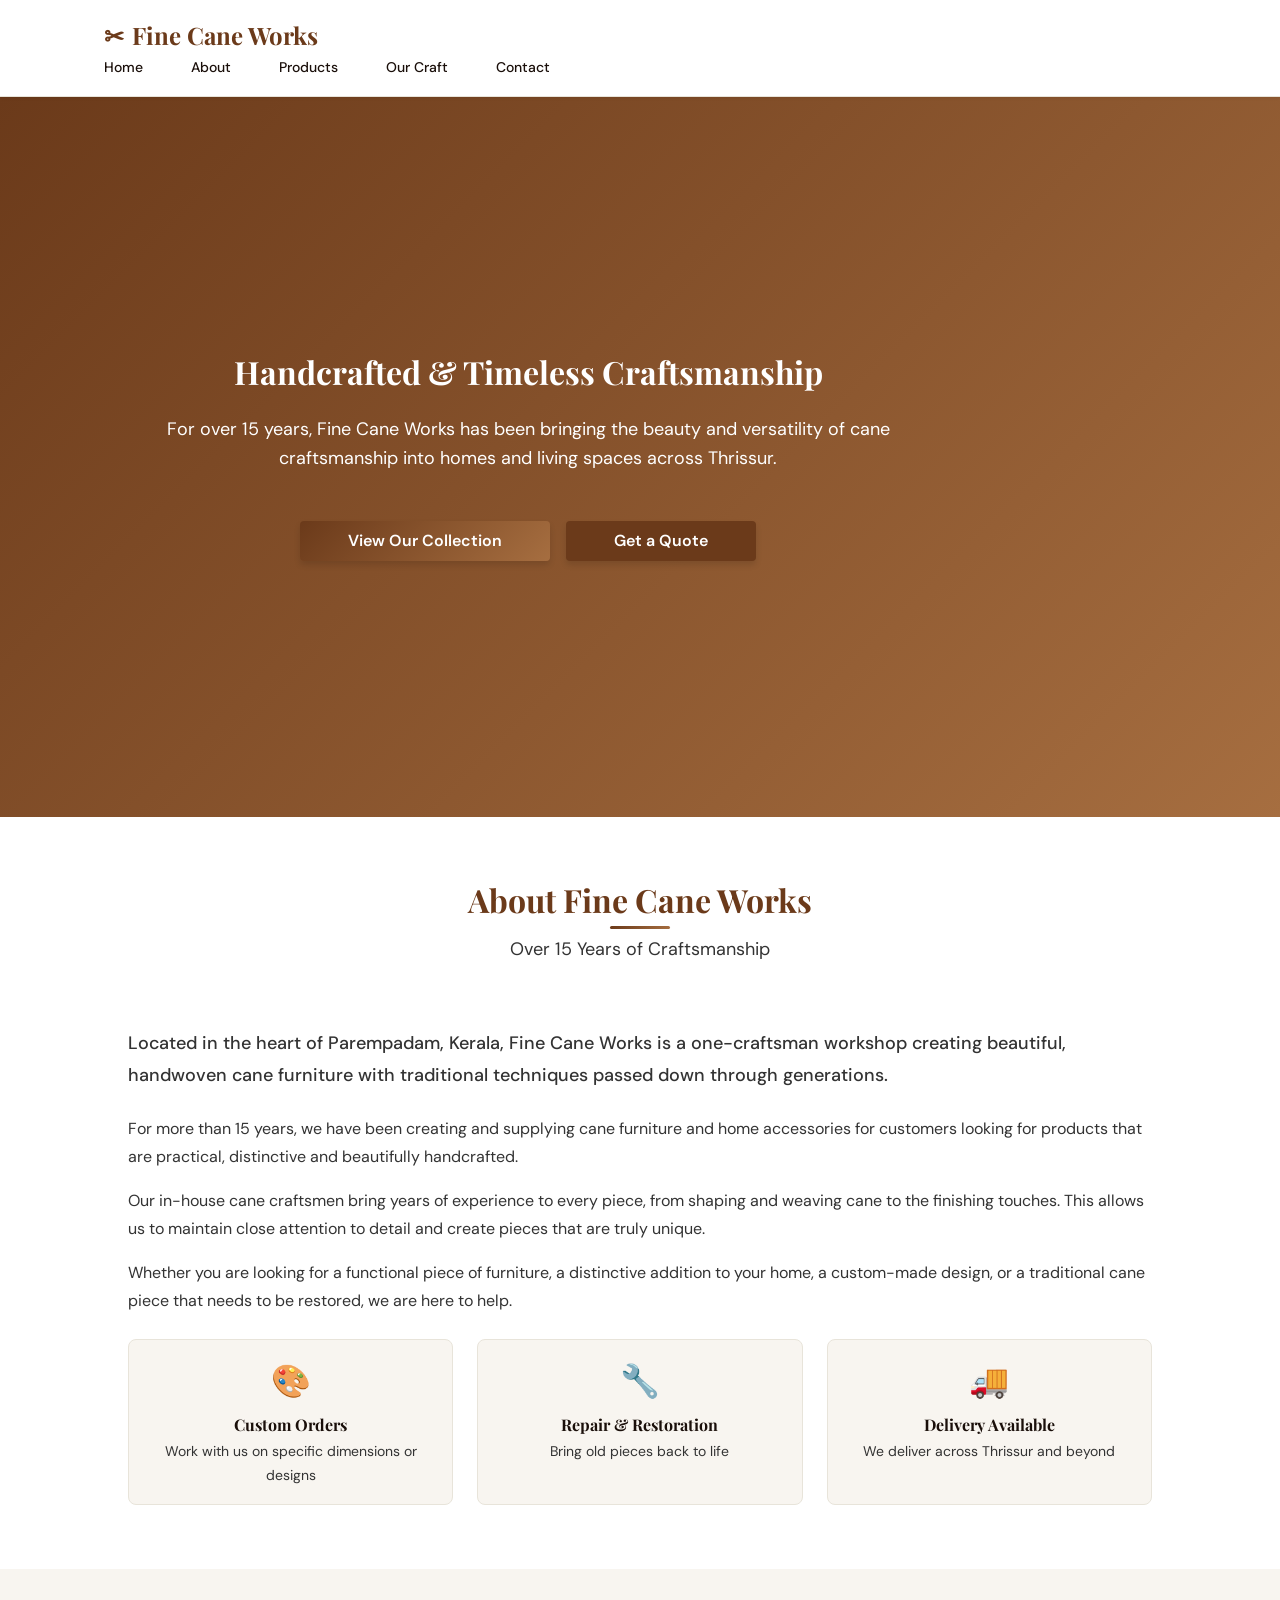
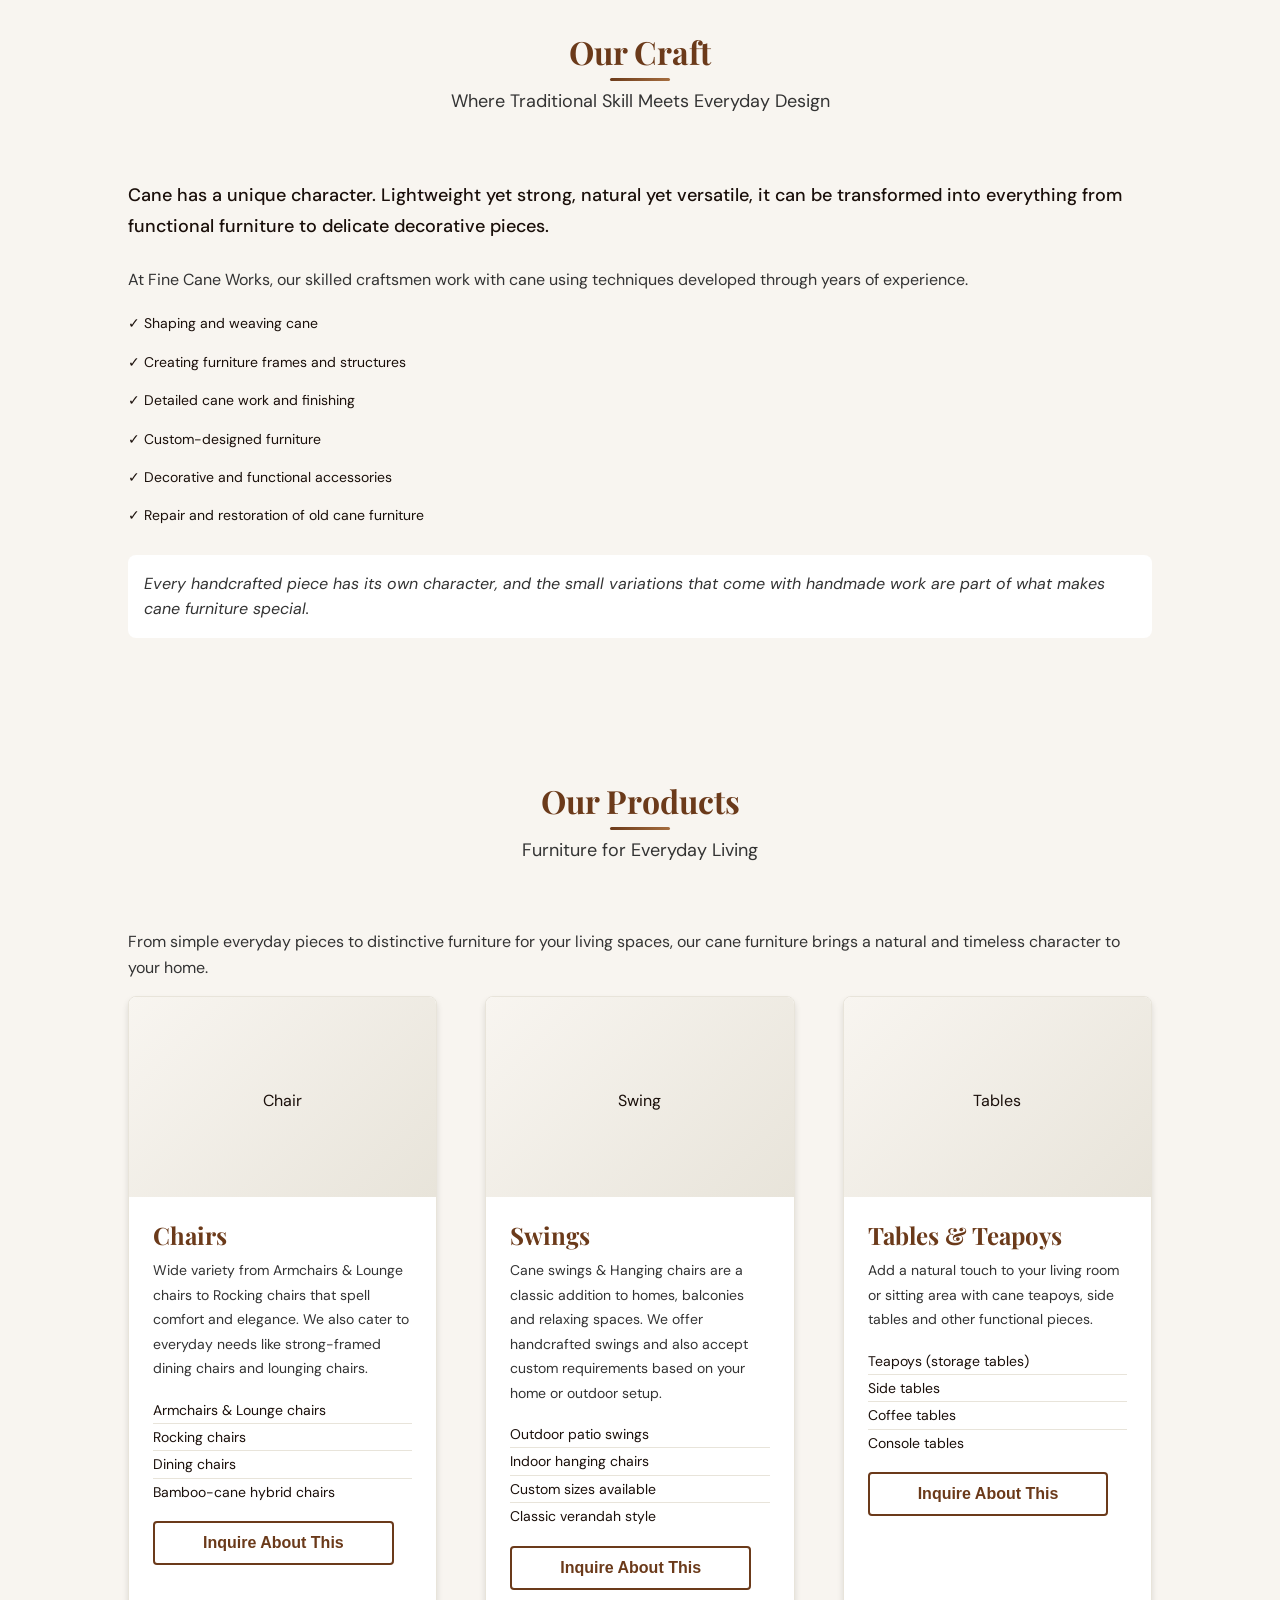
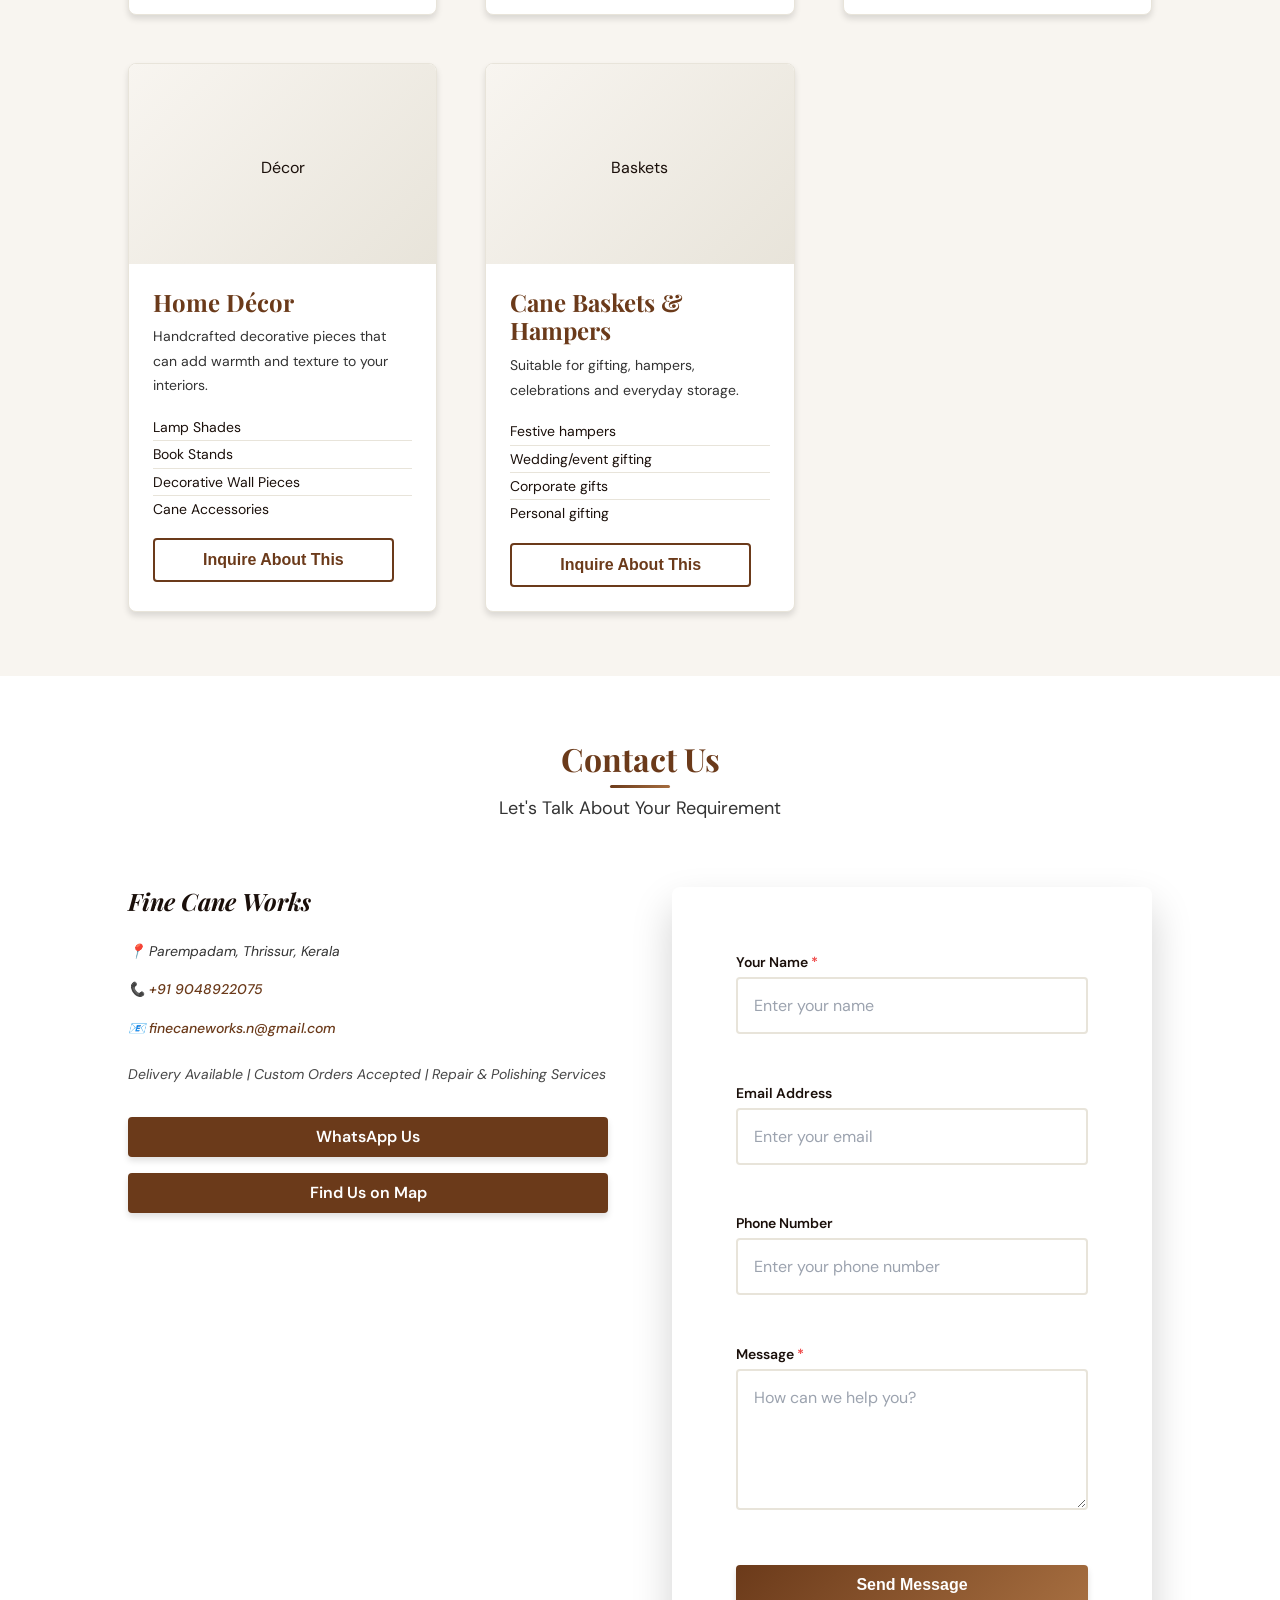
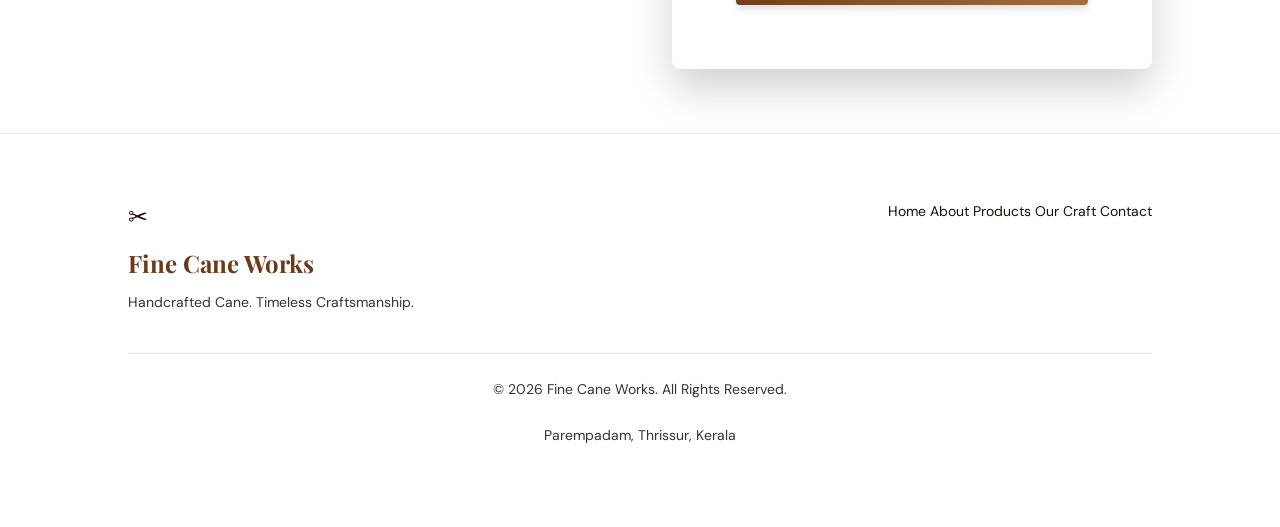
==== commit f194ca3e: "Update contact email to finecaneworks.n@gmail.com" ====
--- a/index.html
+++ b/index.html
@@ -79,15 +79,15 @@
                         </p>
 
                         <p>
-                            For more than 15 years, we have been creating and supplying cane furniture and home accessories for customers looking for products that are practical, distinctive and beautifully crafted.
+                            For more than 15 years, we have been creating and supplying cane furniture and home accessories for customers looking for products that are practical, distinctive and beautifully handcrafted.
                         </p>
 
                         <p>
-                            Our in-house cane craftsmen bring years of experience to every piece, from shaping and weaving cane to the finishing touches. This allows us to maintain close attention to the quality and workmanship of our products.
+                            Our in-house cane craftsmen bring years of experience to every piece, from shaping and weaving cane to the finishing touches. This allows us to maintain close attention to detail and create pieces that are truly unique.
                         </p>
 
                         <p>
-                            Whether you are looking for a functional piece of furniture, a distinctive addition to your home, a custom-made design, or a traditional cane piece that needs to be restored/polished, we are here to help.
+                            Whether you are looking for a functional piece of furniture, a distinctive addition to your home, a custom-made design, or a traditional cane piece that needs to be restored, we are here to help.
                         </p>
 
                         <div class="features-grid">
@@ -155,7 +155,7 @@
                 <header class="section-header">
                     <h2 class="section-title">Our Products</h2>
                     <p class="section-subtitle">Furniture for Everyday Living</p>
-                </div>
+                </header>
 
                 <p class="products-intro">From simple everyday pieces to distinctive furniture for your living spaces, our cane furniture brings a natural and timeless character to your home.</p>
 
@@ -168,10 +168,10 @@
                         <div class="product-info">
                             <h3 class="product-name">Chairs</h3>
                             <p class="product-description">
-                                Wide variety from Armchairs & Lounge chairs to Rocking chairs that spell comfort and elegance. We also cater to everyday needs like strong-framed dining chairs and luxury bamboo-cane hybrid chairs.
-                            </p>
-                            <ul class="product-features">
-                                <li>Armchairs & Lounge chairs</li>
+                                Wide variety from Armchairs &amp; Lounge chairs to Rocking chairs that spell comfort and elegance. We also cater to everyday needs like strong-framed dining chairs and lounging chairs.
+                            </p>
+                            <ul class="product-features">
+                                <li>Armchairs &amp; Lounge chairs</li>
                                 <li>Rocking chairs</li>
                                 <li>Dining chairs</li>
                                 <li>Bamboo-cane hybrid chairs</li>
@@ -188,7 +188,7 @@
                         <div class="product-info">
                             <h3 class="product-name">Swings</h3>
                             <p class="product-description">
-                                Cane swings &amp; Hanging chairs are a classic addition to homes, balconies and relaxing spaces. We offer handcrafted swings and also accept custom requirements based on size and design.
+                                Cane swings &amp; Hanging chairs are a classic addition to homes, balconies and relaxing spaces. We offer handcrafted swings and also accept custom requirements based on your home or outdoor setup.
                             </p>
                             <ul class="product-features">
                                 <li>Outdoor patio swings</li>
@@ -283,7 +283,7 @@
 
                         <div class="contact-actions">
                             <a href="https://wa.me/919048922075" class="btn btn-secondary" target="_blank" rel="noopener">WhatsApp Us</a>
-                            <a href="https://www.google.com/maps/place/Fine+Cane+Works/@10.677283,76.0800946,17z/data=!3m1!4b1!4m6!3m5!1s0x3ba7bf4c0ff1fd77:0x78ec041d81c19f2d!8m2!3d10.677283!4d76.0826695!16s%2Fg%2F11n015nrp_?entry=ttu&g_ep=EgoyMDI2MTAyOC4wIKXMDSoASAFQAw%3D%3D" target="_blank" rel="noopener noreferrer" class="btn btn-outline">Get Directions</a>
+                            <a href="https://www.google.com/maps/place/Fine+Cane+Works/@10.677283,76.0800946,17z/data=!3m1!4b1!4m6!3m5!1s0x3ba7bf4c0ff1fd77:0x78ec041d81c19f2d!8m2!3d10.677283!4d76.0800946" class="btn btn-secondary" target="_blank" rel="noopener">Find Us on Map</a>
                         </div>
                     </div>
 
@@ -360,4 +360,4 @@
     <script src="script.js" defer></script>
 </body>
 
-</html>+</html>
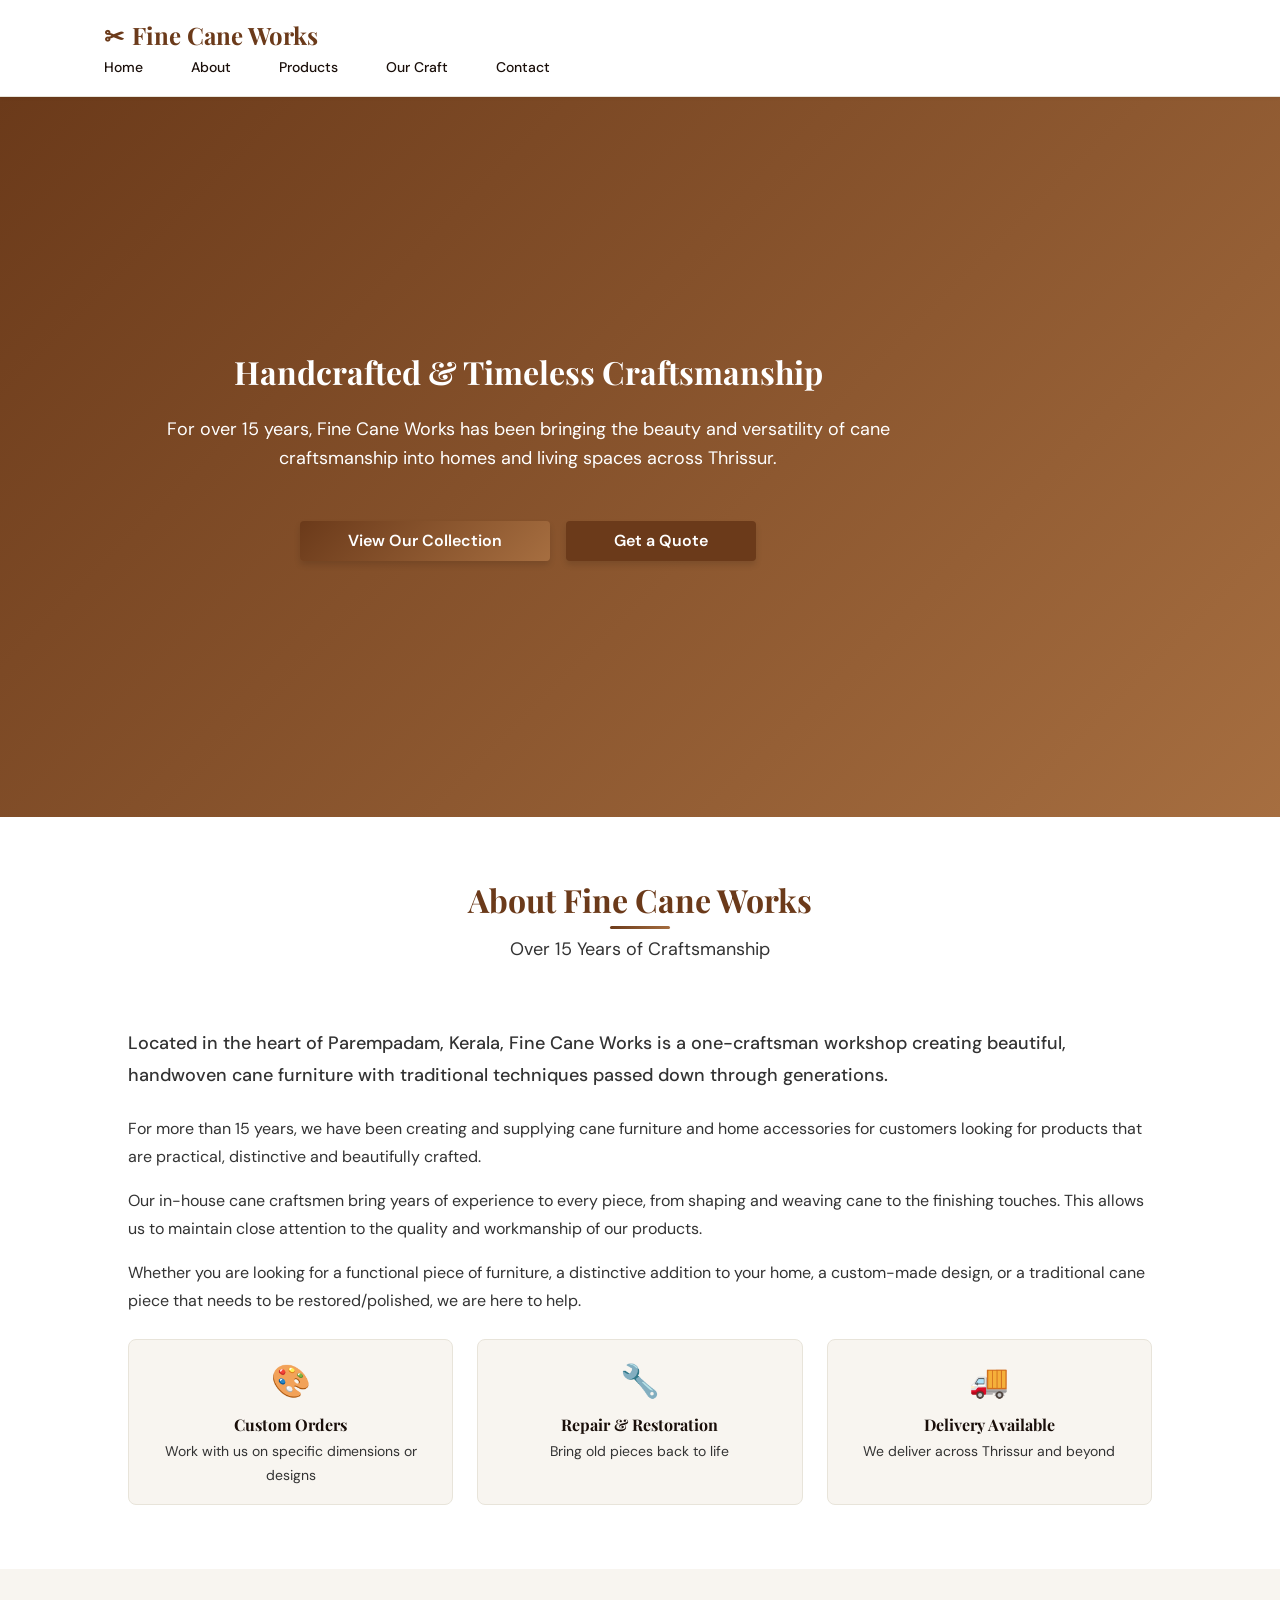
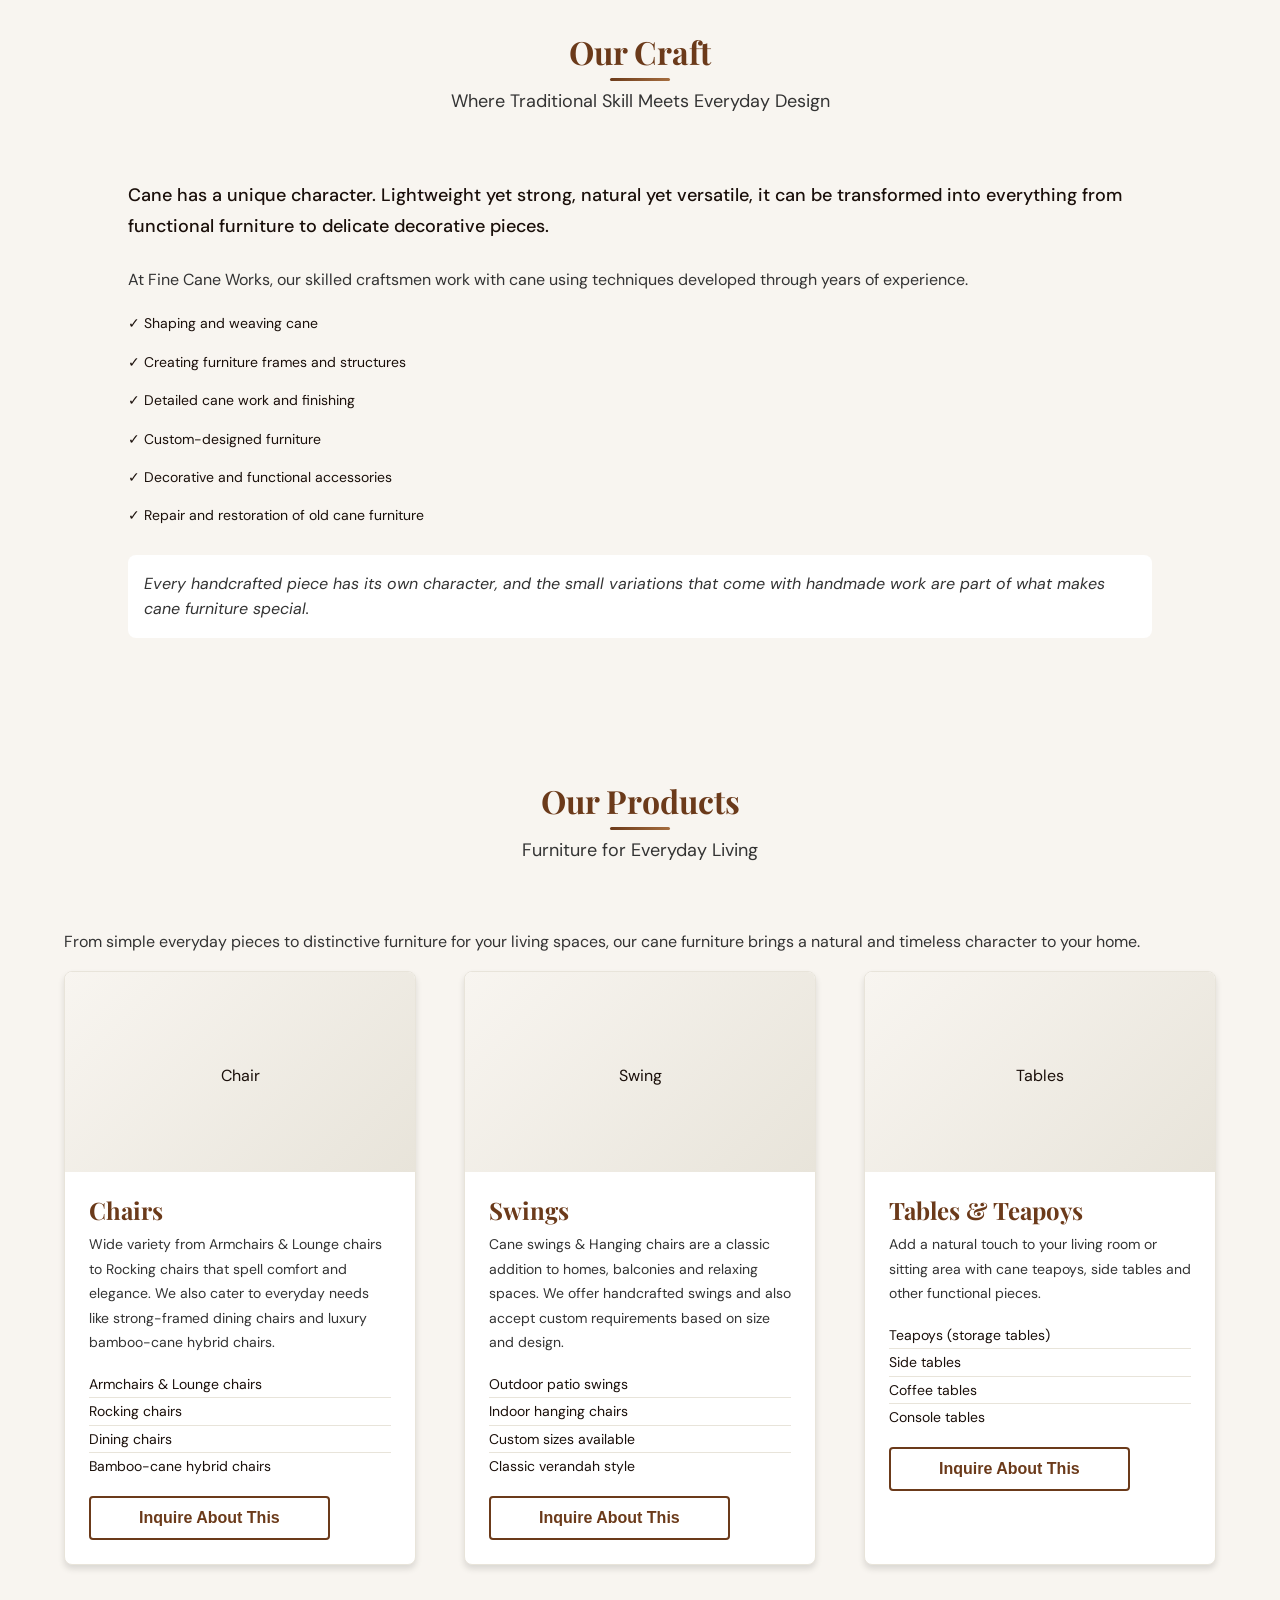
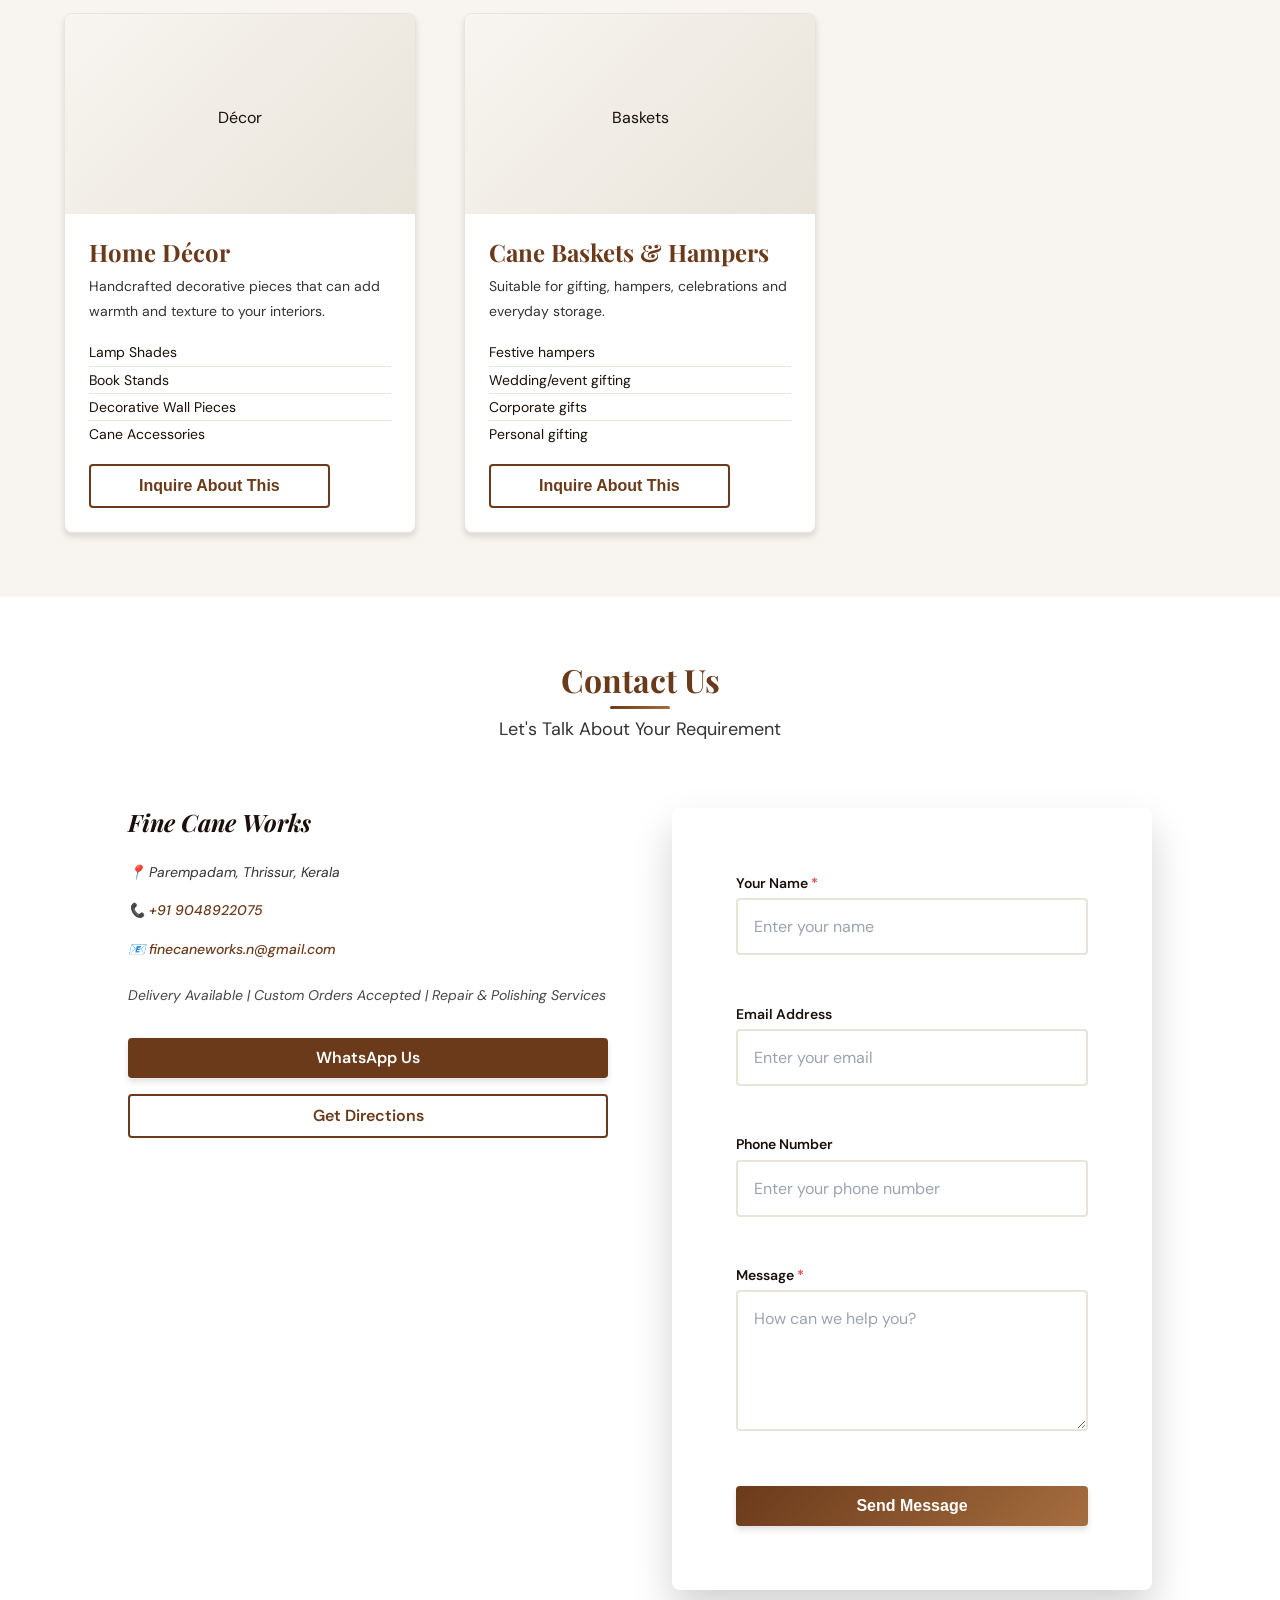
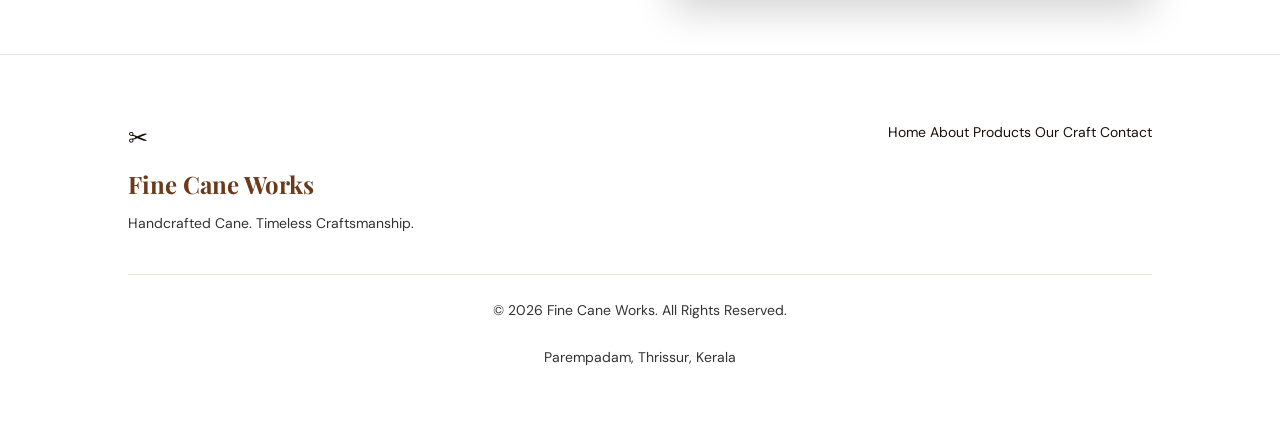
==== commit 7aabbf8b: "Fix Forminit SDK loading order - wait for SDK before form submission" ====
--- a/index.html
+++ b/index.html
@@ -79,15 +79,15 @@
                         </p>
 
                         <p>
-                            For more than 15 years, we have been creating and supplying cane furniture and home accessories for customers looking for products that are practical, distinctive and beautifully handcrafted.
+                            For more than 15 years, we have been creating and supplying cane furniture and home accessories for customers looking for products that are practical, distinctive and beautifully crafted.
                         </p>
 
                         <p>
-                            Our in-house cane craftsmen bring years of experience to every piece, from shaping and weaving cane to the finishing touches. This allows us to maintain close attention to detail and create pieces that are truly unique.
+                            Our in-house cane craftsmen bring years of experience to every piece, from shaping and weaving cane to the finishing touches. This allows us to maintain close attention to the quality and workmanship of our products.
                         </p>
 
                         <p>
-                            Whether you are looking for a functional piece of furniture, a distinctive addition to your home, a custom-made design, or a traditional cane piece that needs to be restored, we are here to help.
+                            Whether you are looking for a functional piece of furniture, a distinctive addition to your home, a custom-made design, or a traditional cane piece that needs to be restored/polished, we are here to help.
                         </p>
 
                         <div class="features-grid">
@@ -155,7 +155,7 @@
                 <header class="section-header">
                     <h2 class="section-title">Our Products</h2>
                     <p class="section-subtitle">Furniture for Everyday Living</p>
-                </header>
+                </div>
 
                 <p class="products-intro">From simple everyday pieces to distinctive furniture for your living spaces, our cane furniture brings a natural and timeless character to your home.</p>
 
@@ -168,10 +168,10 @@
                         <div class="product-info">
                             <h3 class="product-name">Chairs</h3>
                             <p class="product-description">
-                                Wide variety from Armchairs &amp; Lounge chairs to Rocking chairs that spell comfort and elegance. We also cater to everyday needs like strong-framed dining chairs and lounging chairs.
-                            </p>
-                            <ul class="product-features">
-                                <li>Armchairs &amp; Lounge chairs</li>
+                                Wide variety from Armchairs & Lounge chairs to Rocking chairs that spell comfort and elegance. We also cater to everyday needs like strong-framed dining chairs and luxury bamboo-cane hybrid chairs.
+                            </p>
+                            <ul class="product-features">
+                                <li>Armchairs & Lounge chairs</li>
                                 <li>Rocking chairs</li>
                                 <li>Dining chairs</li>
                                 <li>Bamboo-cane hybrid chairs</li>
@@ -188,7 +188,7 @@
                         <div class="product-info">
                             <h3 class="product-name">Swings</h3>
                             <p class="product-description">
-                                Cane swings &amp; Hanging chairs are a classic addition to homes, balconies and relaxing spaces. We offer handcrafted swings and also accept custom requirements based on your home or outdoor setup.
+                                Cane swings &amp; Hanging chairs are a classic addition to homes, balconies and relaxing spaces. We offer handcrafted swings and also accept custom requirements based on size and design.
                             </p>
                             <ul class="product-features">
                                 <li>Outdoor patio swings</li>
@@ -283,7 +283,7 @@
 
                         <div class="contact-actions">
                             <a href="https://wa.me/919048922075" class="btn btn-secondary" target="_blank" rel="noopener">WhatsApp Us</a>
-                            <a href="https://www.google.com/maps/place/Fine+Cane+Works/@10.677283,76.0800946,17z/data=!3m1!4b1!4m6!3m5!1s0x3ba7bf4c0ff1fd77:0x78ec041d81c19f2d!8m2!3d10.677283!4d76.0800946" class="btn btn-secondary" target="_blank" rel="noopener">Find Us on Map</a>
+                            <a href="https://www.google.com/maps/place/Fine+Cane+Works/@10.677283,76.0800946,17z/data=!3m1!4b1!4m6!3m5!1s0x3ba7bf4c0ff1fd77:0x78ec041d81c19f2d!8m2!3d10.677283!4d76.0826695!16s%2Fg%2F11n015nrp_?entry=ttu&g_ep=EgoyMDI2MTAyOC4wIKXMDSoASAFQAw%3D%3D" target="_blank" rel="noopener noreferrer" class="btn btn-outline">Get Directions</a>
                         </div>
                     </div>
 
@@ -353,11 +353,11 @@
         </div>
     </footer>
 
-    <!-- Forminit SDK -->
+    <!-- Forminit SDK (must be loaded before our script) -->
     <script src="https://forminit.com/sdk/v1/forminit.js"></script>
 
     <!-- JavaScript -->
-    <script src="script.js" defer></script>
+    <script src="script.js"></script>
 </body>
 
-</html>
+</html>
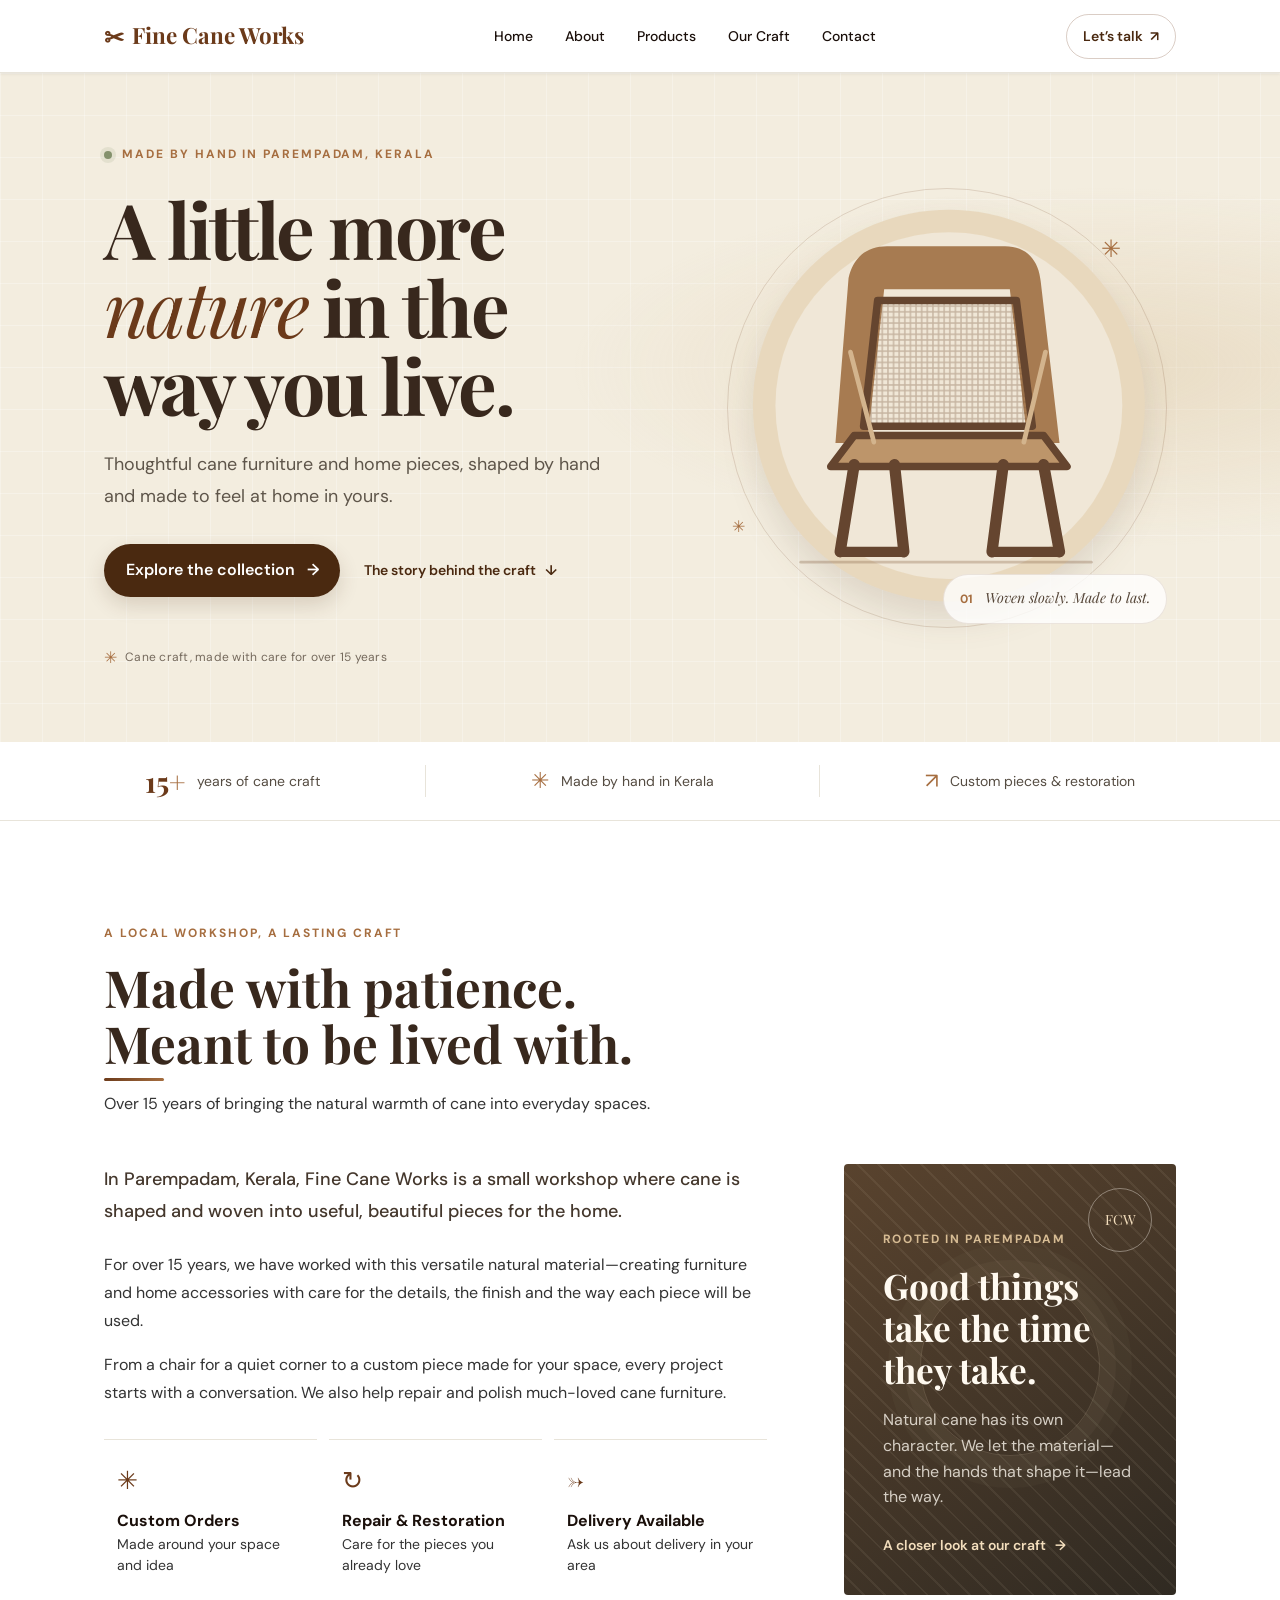
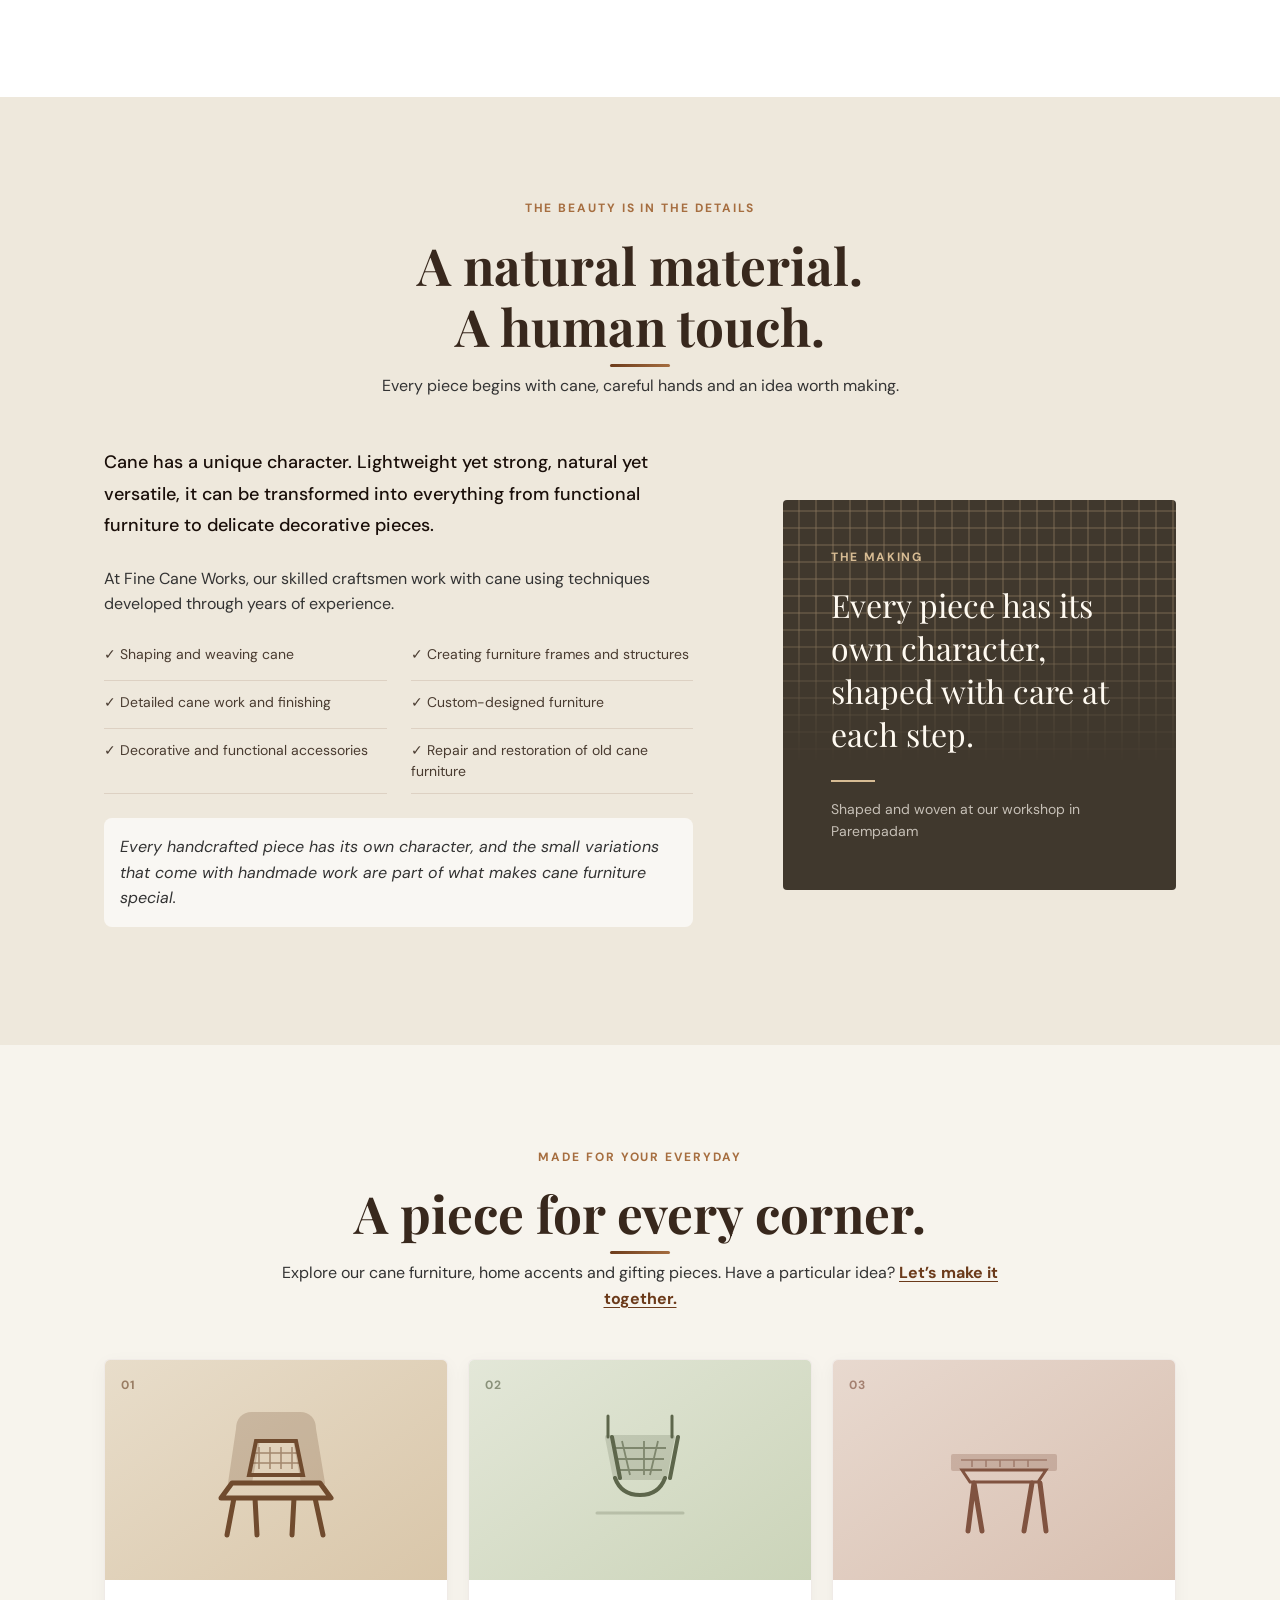
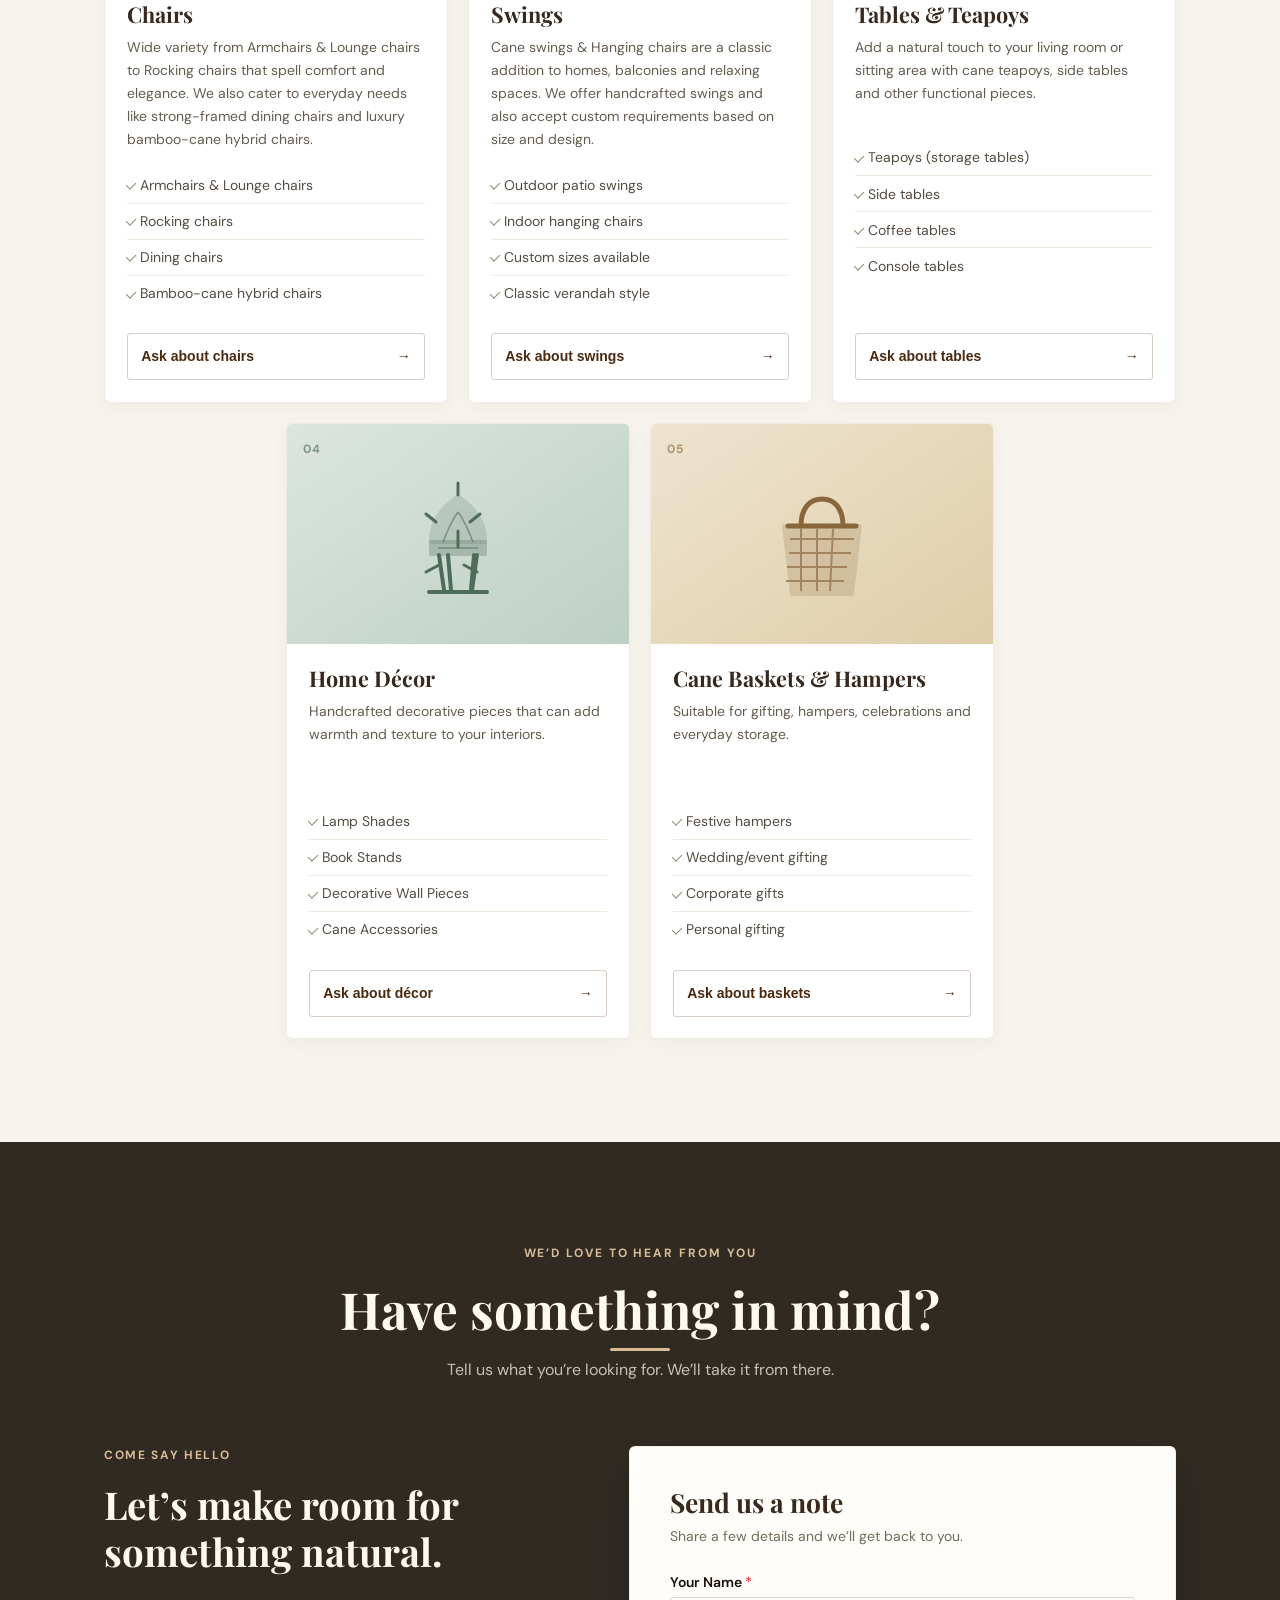
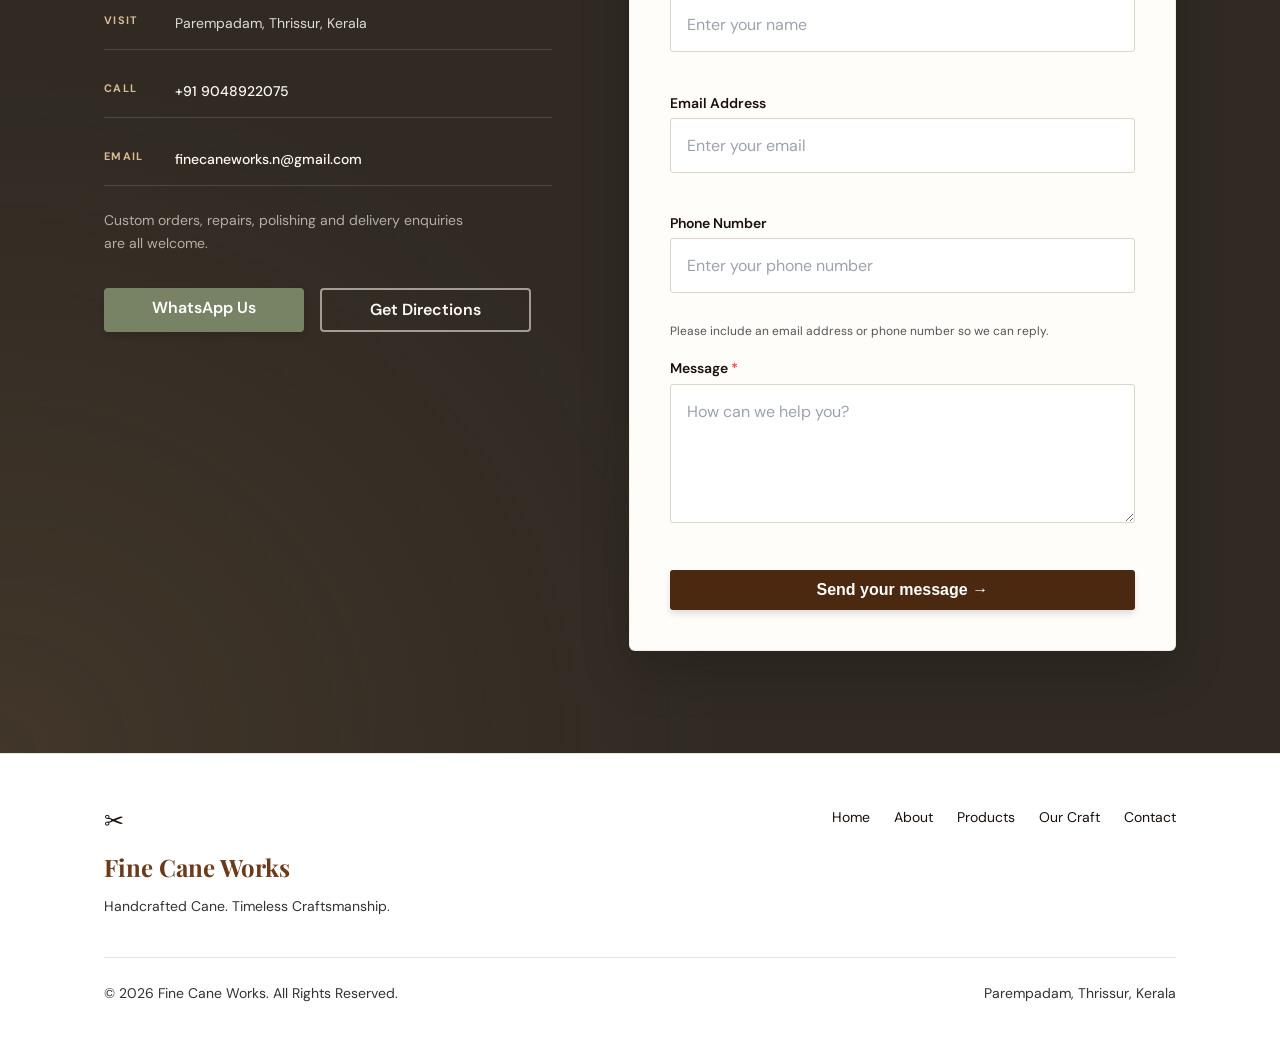
==== commit b2b02d85: "Upgrade Fine Cane Works website Co-authored-by: Copilot <223556219+Copilot@users.noreply.github.com>" ====
--- a/index.html
+++ b/index.html
@@ -13,7 +13,7 @@
     <link href="https://fonts.googleapis.com/css2?family=Playfair+Display:wght@400;700&family=DM+Sans:wght@400;500;600;700&display=swap" rel="stylesheet">
 
     <!-- Favicon -->
-    <link rel="icon" type="image/svg+xml" href="data:image/svg+xml,%3Csvg xmlns='http://www.w3.org/2000/svg' viewBox='0 0 100 100' fill='%238B5A2B'%3E%3Ctext y='0.8em' font-size='90'%3E%E2%9C%82%3C/text%3E%3C/svg%3E">
+    <link rel="icon" type="image/svg+xml" href="favicon.svg">
 
     <link rel="stylesheet" href="style.css">
 </head>
@@ -25,7 +25,7 @@
     <!-- Header / Navigation -->
     <header class="site-header">
         <div class="container">
-            <a href="/" class="logo" aria-label="Fine Cane Works home">
+            <a href="index.html" class="logo" aria-label="Fine Cane Works home">
                 <span class="logo-icon" aria-hidden="true">✂</span>
                 <span class="logo-text">Fine Cane Works</span>
             </a>
@@ -44,6 +44,7 @@
                     <li><a href="#contact" class="nav-link">Contact</a></li>
                 </ul>
             </nav>
+            <a href="#contact" class="header-cta">Let’s talk <span aria-hidden="true">↗</span></a>
         </div>
     </header>
 
@@ -54,13 +55,47 @@
         <section id="home" class="hero">
             <div class="container">
                 <div class="hero-content">
-                    <h1 class="hero-title">Handcrafted &amp; Timeless Craftsmanship</h1>
-                    <p class="hero-subtitle">For over 15 years, Fine Cane Works has been bringing the beauty and versatility of cane craftsmanship into homes and living spaces across Thrissur.</p>
+                    <p class="hero-eyebrow"><span aria-hidden="true"></span> MADE BY HAND IN PAREMPADAM, KERALA</p>
+                    <h1 class="hero-title">A little more <em>nature</em> in the way you live.</h1>
+                    <p class="hero-subtitle">Thoughtful cane furniture and home pieces, shaped by hand and made to feel at home in yours.</p>
                     <div class="hero-cta">
-                        <a href="#products" class="btn btn-primary">View Our Collection</a>
-                        <a href="#contact" class="btn btn-secondary">Get a Quote</a>
+                        <a href="#products" class="btn btn-primary">Explore the collection <span aria-hidden="true">→</span></a>
+                        <a href="#about" class="hero-text-link">The story behind the craft <span aria-hidden="true">↓</span></a>
                     </div>
-                </div>
+                    <p class="hero-footnote"><span aria-hidden="true">✳</span> Cane craft, made with care for over 15 years</p>
+                </div>
+                <div class="hero-art" aria-hidden="true">
+                    <span class="hero-art-ring"></span>
+                    <svg class="hero-chair" viewBox="0 0 480 500" fill="none" xmlns="http://www.w3.org/2000/svg">
+                        <defs>
+                            <pattern id="cane-weave" width="12" height="12" patternUnits="userSpaceOnUse">
+                                <path d="M0 3H12M0 9H12M3 0V12M9 0V12" stroke="#75543A" stroke-opacity=".35" stroke-width="1.5"/>
+                            </pattern>
+                        </defs>
+                        <circle cx="242" cy="247" r="209" fill="#E8D8BD"/>
+                        <circle cx="242" cy="247" r="185" fill="#F0E7D7"/>
+                        <path d="M135 111C140 90 153 77 176 77H302C325 77 338 92 340 115L360 287H326L307 123H173L155 287H121L135 111Z" fill="#A77B51"/>
+                        <path d="M166 135H314L331 269H151L166 135Z" fill="url(#cane-weave)" stroke="#65452F" stroke-width="8" stroke-linejoin="round"/>
+                        <path d="M141 279H343L368 312H116L141 279Z" fill="#BD956A" stroke="#65452F" stroke-width="8" stroke-linejoin="round"/>
+                        <path d="M141 310L126 403M343 310L360 403M184 310L194 403M300 310L288 403" stroke="#65452F" stroke-width="12" stroke-linecap="round"/>
+                        <path d="M126 403H193M289 403H360" stroke="#65452F" stroke-width="11" stroke-linecap="round"/>
+                        <path d="M162 286L137 190M322 286L345 190" stroke="#D3B48D" stroke-width="5" stroke-linecap="round"/>
+                        <path d="M84 414H394" stroke="#8D6A4D" stroke-opacity=".35" stroke-width="3" stroke-linecap="round"/>
+                    </svg>
+                    <span class="hero-art-caption"><span>01</span> Woven slowly. Made to last.</span>
+                    <span class="hero-spark hero-spark-one">✳</span>
+                    <span class="hero-spark hero-spark-two">✳</span>
+                </div>
+            </div>
+        </section>
+
+        <section class="proof-strip" aria-label="Fine Cane Works at a glance">
+            <div class="container proof-strip-inner">
+                <p><span class="proof-number">15<span>+</span></span><span class="proof-label">years of cane craft</span></p>
+                <span class="proof-divider" aria-hidden="true"></span>
+                <p><span class="proof-mark" aria-hidden="true">✳</span><span class="proof-label">Made by hand in Kerala</span></p>
+                <span class="proof-divider" aria-hidden="true"></span>
+                <p><span class="proof-mark" aria-hidden="true">↗</span><span class="proof-label">Custom pieces &amp; restoration</span></p>
             </div>
         </section>
 
@@ -68,46 +103,51 @@
         <section id="about" class="about">
             <div class="container">
                 <header class="section-header">
-                    <h2 class="section-title">About Fine Cane Works</h2>
-                    <p class="section-subtitle">Over 15 Years of Craftsmanship</p>
+                    <p class="section-kicker">A LOCAL WORKSHOP, A LASTING CRAFT</p>
+                    <h2 class="section-title">Made with patience.<br>Meant to be lived with.</h2>
+                    <p class="section-subtitle">Over 15 years of bringing the natural warmth of cane into everyday spaces.</p>
                 </header>
 
                 <div class="about-grid">
                     <div class="about-text">
                         <p class="lead">
-                            Located in the heart of Parempadam, Kerala, Fine Cane Works is a one-craftsman workshop creating beautiful, handwoven cane furniture with traditional techniques passed down through generations.
+                            In Parempadam, Kerala, Fine Cane Works is a small workshop where cane is shaped and woven into useful, beautiful pieces for the home.
                         </p>
 
                         <p>
-                            For more than 15 years, we have been creating and supplying cane furniture and home accessories for customers looking for products that are practical, distinctive and beautifully crafted.
+                            For over 15 years, we have worked with this versatile natural material—creating furniture and home accessories with care for the details, the finish and the way each piece will be used.
                         </p>
 
                         <p>
-                            Our in-house cane craftsmen bring years of experience to every piece, from shaping and weaving cane to the finishing touches. This allows us to maintain close attention to the quality and workmanship of our products.
-                        </p>
-
-                        <p>
-                            Whether you are looking for a functional piece of furniture, a distinctive addition to your home, a custom-made design, or a traditional cane piece that needs to be restored/polished, we are here to help.
+                            From a chair for a quiet corner to a custom piece made for your space, every project starts with a conversation. We also help repair and polish much-loved cane furniture.
                         </p>
 
                         <div class="features-grid">
                             <div class="feature-item">
-                                <span class="feature-icon">🎨</span>
+                                <span class="feature-icon" aria-hidden="true">✳</span>
                                 <h4>Custom Orders</h4>
-                                <p>Work with us on specific dimensions or designs</p>
+                                <p>Made around your space and idea</p>
                             </div>
                             <div class="feature-item">
-                                <span class="feature-icon">🔧</span>
+                                <span class="feature-icon" aria-hidden="true">↻</span>
                                 <h4>Repair &amp; Restoration</h4>
-                                <p>Bring old pieces back to life</p>
+                                <p>Care for the pieces you already love</p>
                             </div>
                             <div class="feature-item">
-                                <span class="feature-icon">🚚</span>
+                                <span class="feature-icon" aria-hidden="true">→</span>
                                 <h4>Delivery Available</h4>
-                                <p>We deliver across Thrissur and beyond</p>
+                                <p>Ask us about delivery in your area</p>
                             </div>
                         </div>
                     </div>
+                    <aside class="about-aside">
+                        <span class="about-aside-mark" aria-hidden="true">FCW</span>
+                        <p class="about-aside-kicker">ROOTED IN PAREMPADAM</p>
+                        <h3>Good things take the time they take.</h3>
+                        <p>Natural cane has its own character. We let the material—and the hands that shape it—lead the way.</p>
+                        <a href="#craft" class="about-aside-link">A closer look at our craft <span aria-hidden="true">→</span></a>
+                        <span class="about-aside-decoration" aria-hidden="true"></span>
+                    </aside>
                 </div>
             </div>
         </section>
@@ -116,8 +156,9 @@
         <section id="craft" class="craft">
             <div class="container">
                 <header class="section-header">
-                    <h2 class="section-title">Our Craft</h2>
-                    <p class="section-subtitle">Where Traditional Skill Meets Everyday Design</p>
+                    <p class="section-kicker">THE BEAUTY IS IN THE DETAILS</p>
+                    <h2 class="section-title">A natural material.<br>A human touch.</h2>
+                    <p class="section-subtitle">Every piece begins with cane, careful hands and an idea worth making.</p>
                 </header>
 
                 <div class="craft-content">
@@ -145,6 +186,13 @@
                             Every handcrafted piece has its own character, and the small variations that come with handmade work are part of what makes cane furniture special.
                         </p>
                     </div>
+                    <aside class="craft-highlight">
+                        <div class="craft-highlight-pattern" aria-hidden="true"></div>
+                        <span class="craft-highlight-index">THE MAKING</span>
+                        <p class="craft-highlight-quote">Every piece has its own character, shaped with care at each step.</p>
+                        <span class="craft-highlight-rule" aria-hidden="true"></span>
+                        <p class="craft-highlight-caption">Shaped and woven at our workshop in Parempadam</p>
+                    </aside>
                 </div>
             </div>
         </section>
@@ -153,17 +201,22 @@
         <section id="products" class="products">
             <div class="container">
                 <header class="section-header">
-                    <h2 class="section-title">Our Products</h2>
-                    <p class="section-subtitle">Furniture for Everyday Living</p>
-                </div>
-
-                <p class="products-intro">From simple everyday pieces to distinctive furniture for your living spaces, our cane furniture brings a natural and timeless character to your home.</p>
+                    <p class="section-kicker">MADE FOR YOUR EVERYDAY</p>
+                    <h2 class="section-title">A piece for every corner.</h2>
+                    <p class="section-subtitle">Explore our cane furniture, home accents and gifting pieces. Have a particular idea? <a href="#contact" class="inline-link">Let’s make it together.</a></p>
+                </header>
 
                 <div class="product-grid">
                     <!-- Chairs Product -->
                     <article class="product-card">
-                        <div class="product-image">
-                            <div class="product-placeholder">Chair</div>
+                        <div class="product-image product-art-chair">
+                            <span class="product-number">01</span>
+                            <svg class="product-illustration" viewBox="0 0 180 150" fill="none" aria-hidden="true">
+                                <path d="M52 27c0-9 5-15 14-15h48c9 0 14 6 14 15l9 54h-20l-8-43H72l-8 43H44l8-54Z" fill="currentColor" opacity=".22" stroke="currentColor" stroke-width="4" stroke-linejoin="round"/>
+                                <path d="M70 39h40l7 34H63l7-34Z" stroke="currentColor" stroke-width="4"/>
+                                <path d="M46 81h88l11 15H35l11-15ZM48 96l-7 37m88-37 8 37M69 96l2 37m37-37-2 37" stroke="currentColor" stroke-width="5" stroke-linecap="round" stroke-linejoin="round"/>
+                                <path d="M73 45v22m11-22v22m11-22v22m11-22v22M66 51h47m-49 10h51" stroke="currentColor" stroke-width="1.5" opacity=".55"/>
+                            </svg>
                         </div>
                         <div class="product-info">
                             <h3 class="product-name">Chairs</h3>
@@ -176,14 +229,21 @@
                                 <li>Dining chairs</li>
                                 <li>Bamboo-cane hybrid chairs</li>
                             </ul>
-                            <button class="btn btn-outline" data-product="chair">Inquire About This</button>
+                            <button class="btn btn-outline" data-product="chairs">Ask about chairs <span aria-hidden="true">→</span></button>
                         </div>
                     </article>
 
                     <!-- Swings Product -->
                     <article class="product-card">
-                        <div class="product-image">
-                            <div class="product-placeholder">Swing</div>
+                        <div class="product-image product-art-swing">
+                            <span class="product-number">02</span>
+                            <svg class="product-illustration" viewBox="0 0 180 150" fill="none" aria-hidden="true">
+                                <path d="M58 14v21m64-21v21" stroke="currentColor" stroke-width="3" stroke-linecap="round"/>
+                                <path d="M57 35h66l-8 41H65l-8-41Z" fill="currentColor" opacity=".2" stroke="currentColor" stroke-width="4" stroke-linejoin="round"/>
+                                <path d="M64 46h52M66 57h48M68 68h44M72 39l8 34m14-34v34m14-34-8 34" stroke="currentColor" stroke-width="1.8" opacity=".65"/>
+                                <path d="M65 76c4 11 12 17 25 17s21-6 25-17m-53-41 8 41m58-41-8 41" stroke="currentColor" stroke-width="4" stroke-linecap="round"/>
+                                <path d="M47 111h86" stroke="currentColor" stroke-width="3" stroke-linecap="round" opacity=".25"/>
+                            </svg>
                         </div>
                         <div class="product-info">
                             <h3 class="product-name">Swings</h3>
@@ -196,14 +256,20 @@
                                 <li>Custom sizes available</li>
                                 <li>Classic verandah style</li>
                             </ul>
-                            <button class="btn btn-outline" data-product="swing">Inquire About This</button>
+                            <button class="btn btn-outline" data-product="swing">Ask about swings <span aria-hidden="true">→</span></button>
                         </div>
                     </article>
 
                     <!-- Tables Product -->
                     <article class="product-card">
-                        <div class="product-image">
-                            <div class="product-placeholder">Tables</div>
+                        <div class="product-image product-art-table">
+                            <span class="product-number">03</span>
+                            <svg class="product-illustration" viewBox="0 0 180 150" fill="none" aria-hidden="true">
+                                <path d="M39 54h102v13H39z" fill="currentColor" opacity=".25" stroke="currentColor" stroke-width="4" stroke-linejoin="round"/>
+                                <path d="M48 68h84l-8 12H56l-8-12Z" stroke="currentColor" stroke-width="3"/>
+                                <path d="m60 81-6 48m72-48 6 48m-72-48 8 48m50-48-8 48" stroke="currentColor" stroke-width="5" stroke-linecap="round"/>
+                                <path d="M47 58h86m-75 0v7m14-7v7m14-7v7m14-7v7m14-7v7" stroke="currentColor" stroke-width="1.5" opacity=".55"/>
+                            </svg>
                         </div>
                         <div class="product-info">
                             <h3 class="product-name">Tables &amp; Teapoys</h3>
@@ -216,14 +282,21 @@
                                 <li>Coffee tables</li>
                                 <li>Console tables</li>
                             </ul>
-                            <button class="btn btn-outline" data-product="table">Inquire About This</button>
+                            <button class="btn btn-outline" data-product="table">Ask about tables <span aria-hidden="true">→</span></button>
                         </div>
                     </article>
 
                     <!-- Home Décor Product -->
                     <article class="product-card">
-                        <div class="product-image">
-                            <div class="product-placeholder">Décor</div>
+                        <div class="product-image product-art-decor">
+                            <span class="product-number">04</span>
+                            <svg class="product-illustration" viewBox="0 0 180 150" fill="none" aria-hidden="true">
+                                <path d="M90 18v12m-32 19 10 8m44-8-10 8M90 82V66m-32 41 13-7m38 7-13-7" stroke="currentColor" stroke-width="3" stroke-linecap="round"/>
+                                <path d="M90 31c18 13 27 27 27 42v4H63v-4c0-15 9-29 27-42Z" fill="currentColor" opacity=".18" stroke="currentColor" stroke-width="4" stroke-linejoin="round"/>
+                                <path d="M63 77h54v12H63z" fill="currentColor" opacity=".3" stroke="currentColor" stroke-width="4" stroke-linejoin="round"/>
+                                <path d="m71 90 5 35m33-35-5 35m-24-35 3 35m23-35-3 35M61 127h58" stroke="currentColor" stroke-width="4" stroke-linecap="round"/>
+                                <path d="M75 77c5-13 9-22 15-30m15 30c-5-13-9-22-15-30M70 83h40" stroke="currentColor" stroke-width="1.5" opacity=".6"/>
+                            </svg>
                         </div>
                         <div class="product-info">
                             <h3 class="product-name">Home Décor</h3>
@@ -236,14 +309,20 @@
                                 <li>Decorative Wall Pieces</li>
                                 <li>Cane Accessories</li>
                             </ul>
-                            <button class="btn btn-outline" data-product="decor">Inquire About This</button>
+                            <button class="btn btn-outline" data-product="decor">Ask about décor <span aria-hidden="true">→</span></button>
                         </div>
                     </article>
 
                     <!-- Baskets Product -->
                     <article class="product-card">
-                        <div class="product-image">
-                            <div class="product-placeholder">Baskets</div>
+                        <div class="product-image product-art-basket">
+                            <span class="product-number">05</span>
+                            <svg class="product-illustration" viewBox="0 0 180 150" fill="none" aria-hidden="true">
+                                <path d="M52 61h76l-8 68H60l-8-68Z" fill="currentColor" opacity=".2" stroke="currentColor" stroke-width="4" stroke-linejoin="round"/>
+                                <path d="M69 61c0-17 8-27 21-27s21 10 21 27" stroke="currentColor" stroke-width="5" stroke-linecap="round"/>
+                                <path d="M58 74h64m-65 14h62m-64 14h60m-61 14h58m-43-52v62m16-62v62m16-62-3 62" stroke="currentColor" stroke-width="2" opacity=".65"/>
+                                <path d="M56 61h68" stroke="currentColor" stroke-width="5" stroke-linecap="round"/>
+                            </svg>
                         </div>
                         <div class="product-info">
                             <h3 class="product-name">Cane Baskets &amp; Hampers</h3>
@@ -256,7 +335,7 @@
                                 <li>Corporate gifts</li>
                                 <li>Personal gifting</li>
                             </ul>
-                            <button class="btn btn-outline" data-product="basket">Inquire About This</button>
+                            <button class="btn btn-outline" data-product="basket">Ask about baskets <span aria-hidden="true">→</span></button>
                         </div>
                     </article>
                 </div>
@@ -267,18 +346,20 @@
         <section id="contact" class="contact">
             <div class="container">
                 <header class="section-header">
-                    <h2 class="section-title">Contact Us</h2>
-                    <p class="section-subtitle">Let's Talk About Your Requirement</p>
+                    <p class="section-kicker">WE’D LOVE TO HEAR FROM YOU</p>
+                    <h2 class="section-title">Have something in mind?</h2>
+                    <p class="section-subtitle">Tell us what you’re looking for. We’ll take it from there.</p>
                 </header>
 
                 <div class="contact-content">
                     <div class="contact-info">
                         <address class="contact-address">
-                            <h3 class="contact-heading">Fine Cane Works</h3>
-                            <p class="contact-detail">📍 Parempadam, Thrissur, Kerala</p>
-                            <p class="contact-detail">📞 <a href="tel:+919048922075" class="contact-link">+91 9048922075</a></p>
-                            <p class="contact-detail">📧 <a href="mailto:finecaneworks.n@gmail.com" class="contact-link">finecaneworks.n@gmail.com</a></p>
-                            <p class="contact-note">Delivery Available | Custom Orders Accepted | Repair &amp; Polishing Services</p>
+                            <p class="contact-kicker">COME SAY HELLO</p>
+                            <h3 class="contact-heading">Let’s make room for something natural.</h3>
+                            <p class="contact-detail"><span class="contact-detail-label">VISIT</span><span>Parempadam, Thrissur, Kerala</span></p>
+                            <p class="contact-detail"><span class="contact-detail-label">CALL</span><a href="tel:+919048922075" class="contact-link">+91 9048922075</a></p>
+                            <p class="contact-detail"><span class="contact-detail-label">EMAIL</span><a href="mailto:finecaneworks.n@gmail.com" class="contact-link">finecaneworks.n@gmail.com</a></p>
+                            <p class="contact-note">Custom orders, repairs, polishing and delivery enquiries are all welcome.</p>
                         </address>
 
                         <div class="contact-actions">
@@ -288,8 +369,12 @@
                     </div>
 
                     <div class="contact-form-container">
-                        <form id="contact-form" class="contact-form" novalidate>
-                            <!-- Forminit form - connected to Form ID: nj6oxos4t5q -->
+                        <form id="contact-form" class="contact-form" novalidate method="POST" action="https://formsubmit.co/finecaneworks.n@gmail.com">
+                            <!-- Formsubmit.com form - free, no adblock issues -->
+                            <div class="contact-form-intro">
+                                <h3>Send us a note</h3>
+                                <p>Share a few details and we’ll get back to you.</p>
+                            </div>
                             <div class="form-group">
                                 <label for="name" class="form-label">Your Name <span class="required">*</span></label>
                                 <input type="text" id="name" name="name" class="form-input" placeholder="Enter your name" required aria-required="true" minlength="2">
@@ -306,6 +391,7 @@
                                 <label for="phone" class="form-label">Phone Number</label>
                                 <input type="tel" id="phone" name="phone" class="form-input" placeholder="Enter your phone number" autocomplete="tel">
                                 <span class="error-message" id="phone-error" aria-live="polite"></span>
+                                <p class="help-text contact-help">Please include an email address or phone number so we can reply.</p>
                             </div>
 
                             <div class="form-group">
@@ -314,7 +400,7 @@
                                 <span class="error-message" id="message-error" aria-live="polite"></span>
                             </div>
 
-                            <button type="submit" class="btn btn-primary btn-block">Send Message</button>
+                            <button type="submit" class="btn btn-primary btn-block">Send your message <span aria-hidden="true">→</span></button>
                             <div class="form-success" id="form-success" role="alert" aria-live="polite"></div>
                             <div class="form-error" id="form-error" role="alert" aria-live="polite"></div>
                         </form>
@@ -347,14 +433,11 @@
             </div>
 
             <div class="footer-bottom">
-                <p class="footer-copyright">&copy; <span id="current-year">2024</span> Fine Cane Works. All Rights Reserved.</p>
+                <p class="footer-copyright">&copy; <span id="current-year">2026</span> Fine Cane Works. All Rights Reserved.</p>
                 <p class="footer-location">Parempadam, Thrissur, Kerala</p>
             </div>
         </div>
     </footer>
-
-    <!-- Forminit SDK (must be loaded before our script) -->
-    <script src="https://forminit.com/sdk/v1/forminit.js"></script>
 
     <!-- JavaScript -->
     <script src="script.js"></script>
--- a/style.css
+++ b/style.css
@@ -712,6 +712,176 @@
 .footer-copyright { font-size: var(--font-size-sm); color: var(--color-text-medium); }
 .footer-location { font-size: var(--font-size-sm); color: var(--color-text-medium); }
 
+.thank-you-body {
+    min-height: 100vh;
+    background: var(--color-light-bg);
+}
+
+.thank-you-header {
+    position: relative;
+    padding: var(--spacing-md) 0;
+}
+
+.thank-you-location {
+    color: var(--color-text-light);
+    font-size: var(--font-size-sm);
+}
+
+.thank-you-main { min-height: calc(100vh - 156px); }
+
+.thank-you-page {
+    min-height: inherit;
+    display: flex;
+    flex-direction: column;
+    align-items: center;
+    justify-content: center;
+    padding: clamp(var(--spacing-xxl), 8vw, 6rem) var(--spacing-lg);
+    background:
+        radial-gradient(ellipse at 15% 15%, rgba(212, 184, 140, 0.22), transparent 34%),
+        radial-gradient(ellipse at 85% 85%, rgba(166, 110, 64, 0.12), transparent 32%);
+}
+
+.thank-you-card {
+    width: min(100%, 700px);
+    padding: clamp(var(--spacing-xl), 7vw, 4.5rem);
+    text-align: center;
+    background: var(--color-white);
+    border: 1px solid rgba(107, 58, 26, 0.1);
+    border-radius: 16px;
+    box-shadow: 0 24px 70px rgba(74, 41, 16, 0.1);
+    animation: thank-you-arrive 650ms var(--transition-easing) both;
+}
+
+.thank-you-icon {
+    width: 76px;
+    height: 76px;
+    margin: 0 auto var(--spacing-xl);
+}
+
+.thank-you-icon svg {
+    display: block;
+    width: 100%;
+    height: 100%;
+}
+
+.thank-you-icon circle {
+    fill: #f3eadc;
+    stroke: var(--color-secondary);
+    stroke-width: 1.5;
+}
+
+.thank-you-icon path {
+    fill: none;
+    stroke: var(--color-primary);
+    stroke-width: 3;
+    stroke-linecap: round;
+    stroke-linejoin: round;
+}
+
+.thank-you-eyebrow {
+    margin-bottom: var(--spacing-md);
+    color: var(--color-accent);
+    font-size: var(--font-size-xs);
+    font-weight: 700;
+    letter-spacing: 0.18em;
+}
+
+.thank-you-title {
+    max-width: 540px;
+    margin: 0 auto var(--spacing-lg);
+    color: var(--color-primary-dark);
+    font-size: clamp(2.1rem, 5vw, 3.2rem);
+    line-height: 1.15;
+}
+
+.thank-you-message {
+    max-width: 510px;
+    margin: 0 auto;
+    color: var(--color-text-medium);
+    font-size: var(--font-size-lg);
+    line-height: var(--line-height-loose);
+}
+
+.thank-you-divider {
+    display: flex;
+    align-items: center;
+    gap: var(--spacing-md);
+    width: 100%;
+    margin: var(--spacing-xl) 0;
+    color: var(--color-secondary);
+}
+
+.thank-you-divider::before,
+.thank-you-divider::after {
+    height: 1px;
+    flex: 1;
+    background: var(--color-light-border);
+    content: "";
+}
+
+.thank-you-divider span {
+    width: 7px;
+    height: 7px;
+    border-radius: 50%;
+    background: var(--color-accent);
+}
+
+.thank-you-note {
+    max-width: 440px;
+    margin: 0 auto var(--spacing-xl);
+    color: var(--color-text-light);
+    font-size: var(--font-size-sm);
+}
+
+.thank-you-actions {
+    display: flex;
+    flex-wrap: wrap;
+    align-items: center;
+    justify-content: center;
+    gap: var(--spacing-lg);
+}
+
+.thank-you-btn { padding: var(--spacing-md) var(--spacing-xl); }
+
+.thank-you-home-link {
+    color: var(--color-primary);
+    font-size: var(--font-size-sm);
+    font-weight: 600;
+}
+
+.thank-you-home-link span {
+    display: inline-block;
+    margin-left: var(--spacing-xs);
+    transition: transform var(--transition-speed) var(--transition-easing);
+}
+
+.thank-you-home-link:hover span { transform: translateX(3px); }
+
+.thank-you-signoff {
+    margin: var(--spacing-xl) 0 0;
+    color: var(--color-text-light);
+    font-family: var(--font-heading);
+    font-size: var(--font-size-base);
+    font-style: italic;
+}
+
+.thank-you-footer {
+    padding: var(--spacing-lg);
+    border-top: 1px solid var(--color-light-border);
+    text-align: center;
+}
+
+.thank-you-footer p {
+    margin: 0;
+    color: var(--color-text-light);
+    font-size: var(--font-size-xs);
+}
+
+@keyframes thank-you-arrive {
+    from { opacity: 0; transform: translateY(12px); }
+    to { opacity: 1; transform: translateY(0); }
+}
+
 /* Responsive */
 @media (max-width: 992px) {
     .hero { padding: var(--spacing-xxxl) var(--spacing-lg); min-height: auto; text-align: center; }
@@ -746,6 +916,9 @@
     .hero-title { font-size: 2rem; }
     section { padding: var(--spacing-lg); }
     .container { padding: 0 var(--spacing-lg); }
+    .thank-you-location { font-size: var(--font-size-xs); }
+    .thank-you-actions { flex-direction: column; gap: var(--spacing-md); }
+    .thank-you-btn { width: 100%; }
 }
 
 @media (prefers-reduced-motion: reduce) {
@@ -753,4 +926,739 @@
         animation-duration: 0.01ms !important;
         transition-duration: 0.01ms !important;
     }
+}
+
+/* Homepage refresh */
+.site-header:not(.thank-you-header) {
+    padding: 0.85rem 0;
+    background: rgba(255, 255, 255, 0.96);
+    backdrop-filter: blur(14px);
+}
+
+.site-header:not(.thank-you-header) > .container {
+    display: flex;
+    align-items: center;
+    justify-content: space-between;
+    gap: var(--spacing-xl);
+}
+
+.site-header:not(.thank-you-header) .logo {
+    flex-shrink: 0;
+    font-size: 1.4rem;
+}
+
+.site-header:not(.thank-you-header) .nav-links { gap: clamp(1rem, 2.5vw, 2rem); }
+
+.header-cta {
+    flex-shrink: 0;
+    padding: 0.65rem 1rem;
+    border: 1px solid rgba(107, 58, 26, 0.25);
+    border-radius: 999px;
+    color: var(--color-primary-dark);
+    font-size: var(--font-size-sm);
+    font-weight: 600;
+}
+
+.header-cta span { margin-left: var(--spacing-xs); }
+.header-cta:hover { background: var(--color-primary); color: var(--color-white); text-decoration: none; }
+
+.hero {
+    position: relative;
+    min-height: 640px;
+    padding: 4.5rem 0;
+    overflow: hidden;
+    background-color: #f3eddf;
+    background-image:
+        radial-gradient(ellipse at 86% 44%, rgba(212, 184, 140, 0.32), transparent 34%),
+        linear-gradient(90deg, rgba(255,255,255,0.28) 1px, transparent 1px),
+        linear-gradient(rgba(255,255,255,0.28) 1px, transparent 1px);
+    background-size: auto, 42px 42px, 42px 42px;
+}
+
+.hero .container {
+    display: grid;
+    grid-template-columns: minmax(0, 1fr) minmax(340px, 0.85fr);
+    align-items: center;
+    gap: clamp(2rem, 6vw, 5rem);
+}
+
+.hero-content {
+    max-width: 610px;
+    text-align: left;
+}
+
+.hero-eyebrow,
+.section-kicker {
+    color: var(--color-accent);
+    font-size: var(--font-size-xs);
+    font-weight: 700;
+    letter-spacing: 0.16em;
+}
+
+.hero-eyebrow {
+    display: flex;
+    align-items: center;
+    gap: 0.65rem;
+    margin-bottom: var(--spacing-lg);
+}
+
+.hero-eyebrow span {
+    width: 8px;
+    height: 8px;
+    border-radius: 50%;
+    background: #84916c;
+    box-shadow: 0 0 0 4px rgba(132, 145, 108, 0.15);
+}
+
+.hero-title {
+    max-width: 610px;
+    margin-bottom: var(--spacing-lg);
+    color: #38281d;
+    font-size: clamp(3rem, 6vw, 5.2rem);
+    line-height: 1.02;
+    letter-spacing: -0.035em;
+}
+
+.hero-title em {
+    color: var(--color-primary);
+    font-weight: 400;
+}
+
+.hero-subtitle {
+    max-width: 500px;
+    margin-bottom: var(--spacing-xl);
+    color: #5e554a;
+    font-size: clamp(1.05rem, 1.4vw, 1.2rem);
+    line-height: 1.8;
+}
+
+.hero-cta {
+    justify-content: flex-start;
+    align-items: center;
+    gap: 1.5rem;
+}
+
+.hero .btn-primary {
+    padding: 0.9rem 1.35rem;
+    border-radius: 999px;
+    background: var(--color-primary-dark);
+    box-shadow: 0 8px 20px rgba(74, 41, 16, 0.16);
+}
+
+.hero .btn-primary span { margin-left: 0.5rem; }
+.hero .btn-primary:hover { background: var(--color-primary); }
+
+.hero-text-link {
+    color: var(--color-primary-dark);
+    font-size: var(--font-size-sm);
+    font-weight: 600;
+}
+
+.hero-text-link span { margin-left: 0.35rem; }
+.hero-text-link:hover { text-decoration: none; }
+
+.hero-footnote {
+    display: flex;
+    align-items: center;
+    gap: 0.5rem;
+    margin: var(--spacing-xxl) 0 0;
+    color: #756a5d;
+    font-size: var(--font-size-xs);
+    letter-spacing: 0.02em;
+}
+
+.hero-footnote span { color: var(--color-accent); font-size: 1rem; }
+
+.hero-art {
+    position: relative;
+    display: grid;
+    min-height: 440px;
+    place-items: center;
+}
+
+.hero-art-ring {
+    position: absolute;
+    width: min(100%, 440px);
+    aspect-ratio: 1;
+    border: 1px solid rgba(107, 58, 26, 0.16);
+    border-radius: 50%;
+}
+
+.hero-chair {
+    position: relative;
+    z-index: 1;
+    width: min(100%, 450px);
+    filter: drop-shadow(0 18px 16px rgba(75, 52, 33, 0.12));
+}
+
+.hero-art-caption {
+    position: absolute;
+    right: 2%;
+    bottom: 4%;
+    z-index: 2;
+    padding: 0.8rem 1rem;
+    border: 1px solid rgba(107, 58, 26, 0.12);
+    border-radius: 999px;
+    background: rgba(255, 255, 255, 0.78);
+    color: #544436;
+    font-family: var(--font-heading);
+    font-size: var(--font-size-sm);
+    font-style: italic;
+}
+
+.hero-art-caption span {
+    margin-right: 0.5rem;
+    color: var(--color-accent);
+    font-family: var(--font-body);
+    font-size: var(--font-size-xs);
+    font-style: normal;
+    font-weight: 700;
+}
+
+.hero-spark {
+    position: absolute;
+    color: var(--color-accent);
+    font-size: 1.5rem;
+}
+
+.hero-spark-one { top: 12%; right: 12%; }
+.hero-spark-two { bottom: 22%; left: 3%; font-size: 1rem; }
+
+.proof-strip {
+    padding: 1.35rem 0;
+    border-bottom: 1px solid var(--color-light-border);
+    background: var(--color-white);
+}
+
+.proof-strip-inner {
+    display: flex;
+    align-items: center;
+    justify-content: space-around;
+    gap: 1.5rem;
+}
+
+.proof-strip-inner > p {
+    display: flex;
+    align-items: center;
+    gap: 0.7rem;
+    margin: 0;
+}
+
+.proof-number {
+    color: var(--color-primary);
+    font-family: var(--font-heading);
+    font-size: 1.8rem;
+    font-weight: 700;
+    line-height: 1;
+}
+
+.proof-number span { color: var(--color-accent); }
+.proof-mark { color: var(--color-accent); font-size: 1.35rem; }
+.proof-label { color: #554c42; font-size: var(--font-size-sm); }
+.proof-divider { width: 1px; height: 32px; background: var(--color-light-border); }
+
+.about,
+.craft,
+.products,
+.contact { padding: clamp(4rem, 8vw, 7.5rem) 0; }
+
+.about .section-header {
+    max-width: 700px;
+    margin: 0 0 3rem;
+    text-align: left;
+}
+
+.about .section-title {
+    margin: 0 0 1.2rem;
+    color: #38281d;
+    font-size: clamp(2.4rem, 4vw, 3.5rem);
+    line-height: 1.1;
+}
+
+.about .section-title::after {
+    left: 0;
+    transform: none;
+}
+
+.about .section-subtitle { max-width: 600px; font-size: var(--font-size-base); }
+.section-kicker { margin-bottom: var(--spacing-md); }
+
+.about-grid {
+    grid-template-columns: minmax(0, 1.4fr) minmax(250px, 0.7fr);
+    gap: clamp(2rem, 6vw, 5rem);
+}
+
+.about-text .lead { max-width: 740px; color: #44372c; }
+.about-text > p:not(.lead) { max-width: 700px; }
+
+.features-grid {
+    grid-template-columns: repeat(3, minmax(0, 1fr));
+    gap: 0.75rem;
+    margin-top: 2rem;
+}
+
+.feature-item {
+    padding: 1.15rem 0.8rem;
+    border: 0;
+    border-top: 1px solid var(--color-light-border);
+    border-radius: 0;
+    background: transparent;
+    text-align: left;
+}
+
+.feature-item .feature-icon {
+    margin-bottom: 0.8rem;
+    font-family: var(--font-heading);
+    font-size: 1.55rem;
+}
+
+.feature-item h4 { font-family: var(--font-body); }
+.feature-item p { line-height: 1.5; }
+
+.about-aside {
+    position: relative;
+    align-self: stretch;
+    display: flex;
+    min-height: 350px;
+    flex-direction: column;
+    justify-content: flex-end;
+    padding: clamp(1.5rem, 3vw, 2.5rem);
+    overflow: hidden;
+    border-radius: 4px;
+    background:
+        repeating-linear-gradient(45deg, transparent 0 13px, rgba(239, 223, 195, 0.07) 13px 15px),
+        linear-gradient(145deg, #59432e, #302a22);
+    color: #fffaf1;
+}
+
+.about-aside-mark {
+    position: absolute;
+    top: 1.5rem;
+    right: 1.5rem;
+    display: grid;
+    width: 64px;
+    height: 64px;
+    place-items: center;
+    border: 1px solid rgba(255, 250, 241, 0.38);
+    border-radius: 50%;
+    color: #f3debd;
+    font-family: var(--font-heading);
+    font-size: var(--font-size-sm);
+}
+
+.about-aside-kicker,
+.craft-highlight-index,
+.contact-kicker {
+    color: #d7bc94;
+    font-size: var(--font-size-xs);
+    font-weight: 700;
+    letter-spacing: 0.14em;
+}
+
+.about-aside h3 {
+    max-width: 330px;
+    margin: 0 0 var(--spacing-md);
+    color: #fffaf1;
+    font-size: clamp(1.7rem, 3vw, 2.2rem);
+}
+
+.about-aside > p:not(.about-aside-kicker) {
+    max-width: 330px;
+    color: rgba(255, 250, 241, 0.78);
+}
+
+.about-aside-link {
+    width: fit-content;
+    margin-top: 0.5rem;
+    color: #f3debd;
+    font-size: var(--font-size-sm);
+    font-weight: 600;
+}
+
+.about-aside-link span { margin-left: 0.4rem; }
+.about-aside-link:hover { color: var(--color-white); }
+
+.about-aside-decoration {
+    position: absolute;
+    top: 7rem;
+    left: calc(50% - 90px);
+    width: 180px;
+    height: 180px;
+    border: 1px solid rgba(239, 223, 195, 0.16);
+    border-radius: 50%;
+    box-shadow: 0 0 0 16px rgba(239, 223, 195, 0.035), 0 0 0 32px rgba(239, 223, 195, 0.025);
+}
+
+.craft { background: #eee8dc; }
+
+.craft .section-header { margin-bottom: 3rem; }
+
+.craft .section-title {
+    color: #38281d;
+    font-size: clamp(2.4rem, 4vw, 3.5rem);
+}
+
+.craft .section-subtitle { font-size: var(--font-size-base); }
+
+.craft-content {
+    grid-template-columns: minmax(0, 1.2fr) minmax(260px, 0.8fr);
+    gap: clamp(2rem, 7vw, 6rem);
+}
+
+.craft-list { grid-template-columns: repeat(2, minmax(0, 1fr)); gap: 0 1.5rem; }
+
+.craft-list li {
+    align-items: flex-start;
+    min-height: 48px;
+    padding: 0.7rem 0;
+    border-bottom: 1px solid rgba(107, 58, 26, 0.13);
+    color: #493b30;
+    line-height: 1.5;
+}
+
+.craft-list li::first-letter { color: var(--color-accent); }
+.craft-note { background: rgba(255, 255, 255, 0.66); }
+
+.craft-highlight {
+    position: relative;
+    display: flex;
+    min-height: 360px;
+    flex-direction: column;
+    justify-content: flex-end;
+    padding: clamp(1.75rem, 4vw, 3rem);
+    overflow: hidden;
+    border-radius: 4px;
+    background: #40382d;
+    color: #fffaf1;
+}
+
+.craft-highlight-pattern {
+    position: absolute;
+    inset: 0 0 32% 0;
+    opacity: 0.5;
+    background:
+        repeating-linear-gradient(0deg, transparent 0 15px, rgba(224, 194, 151, 0.35) 15px 17px),
+        repeating-linear-gradient(90deg, transparent 0 15px, rgba(224, 194, 151, 0.35) 15px 17px);
+    mask-image: linear-gradient(to bottom, #000 45%, transparent 100%);
+}
+
+.craft-highlight-quote {
+    position: relative;
+    margin: 1rem 0;
+    color: #fffaf1;
+    font-family: var(--font-heading);
+    font-size: clamp(1.5rem, 2.5vw, 2rem);
+    line-height: 1.35;
+}
+
+.craft-highlight-rule { width: 44px; height: 2px; margin: 0.5rem 0 1rem; background: #d7bc94; }
+.craft-highlight-caption { margin: 0; color: rgba(255, 250, 241, 0.7); font-size: var(--font-size-sm); }
+
+.products { background: #f7f4ed; }
+
+.products .section-header { max-width: 720px; margin: 0 auto 3rem; }
+
+.products .section-title {
+    color: #38281d;
+    font-size: clamp(2.4rem, 4vw, 3.5rem);
+}
+
+.products .section-subtitle { font-size: var(--font-size-base); }
+
+.inline-link { color: var(--color-primary); font-weight: 700; text-decoration: underline; text-underline-offset: 3px; }
+
+.product-grid {
+    grid-template-columns: repeat(6, minmax(0, 1fr));
+    gap: 1.25rem;
+}
+
+.product-card {
+    display: flex;
+    grid-column: span 2;
+    flex-direction: column;
+    border: 1px solid rgba(107, 58, 26, 0.1);
+    border-radius: 6px;
+    box-shadow: 0 5px 18px rgba(54, 39, 26, 0.045);
+}
+
+.product-card:nth-child(4) { grid-column: 2 / span 2; }
+
+.product-card:hover {
+    transform: translateY(-5px);
+    box-shadow: 0 16px 34px rgba(54, 39, 26, 0.12);
+}
+
+.product-image {
+    position: relative;
+    height: 220px;
+    overflow: hidden;
+    background-color: #e9e0d1;
+}
+
+.product-art-chair { background: linear-gradient(145deg, #e8ddca, #d9c6a9); color: #704b2e; }
+.product-art-swing { background: linear-gradient(145deg, #e3e7d8, #cbd4b9); color: #5d664b; }
+.product-art-table { background: linear-gradient(145deg, #e8d9cf, #d8bfb0); color: #805340; }
+.product-art-decor { background: linear-gradient(145deg, #dce5df, #bdd0c5); color: #4f6c5a; }
+.product-art-basket { background: linear-gradient(145deg, #eee4cf, #dfcda9); color: #89663c; }
+
+.product-number {
+    position: absolute;
+    top: 1rem;
+    left: 1rem;
+    z-index: 1;
+    color: currentColor;
+    font-size: var(--font-size-xs);
+    font-weight: 700;
+    letter-spacing: 0.12em;
+    opacity: 0.65;
+}
+
+.product-illustration {
+    position: absolute;
+    right: 0;
+    bottom: 0.3rem;
+    left: 0;
+    width: 180px;
+    max-width: 75%;
+    height: 90%;
+    margin: auto;
+    transition: transform 450ms var(--transition-easing);
+}
+
+.product-card:hover .product-illustration { transform: translateY(-5px) scale(1.035); }
+
+.product-info {
+    display: flex;
+    flex: 1;
+    flex-direction: column;
+    padding: 1.35rem;
+}
+
+.product-name { color: #38281d; font-size: 1.35rem; }
+.product-description { min-height: 5.5rem; color: #665c50; line-height: 1.65; }
+.product-features { margin: 0 0 1.4rem; color: #554c42; }
+
+.product-features li {
+    padding: 0.4rem 0;
+    border-color: #eee8de;
+}
+
+.product-features li::before {
+    display: inline-block;
+    width: 0.35rem;
+    height: 0.55rem;
+    margin-right: 0.5rem;
+    border-right: 1.5px solid #87916f;
+    border-bottom: 1.5px solid #87916f;
+    content: "";
+    transform: rotate(45deg) translateY(-0.1rem);
+}
+
+.product-card .btn-outline {
+    display: flex;
+    width: 100%;
+    align-items: center;
+    justify-content: space-between;
+    margin-top: auto;
+    padding: 0.75rem 0.85rem;
+    border: 1px solid rgba(107, 58, 26, 0.25);
+    border-radius: 3px;
+    color: var(--color-primary-dark);
+    font-size: var(--font-size-sm);
+}
+
+.product-card .btn-outline:hover {
+    border-color: var(--color-primary);
+    background: var(--color-primary);
+    color: var(--color-white);
+}
+
+.contact {
+    background:
+        radial-gradient(ellipse at 0% 100%, rgba(140, 105, 66, 0.19), transparent 40%),
+        #302a23;
+    color: #fffaf1;
+}
+
+.contact .section-kicker { color: #d7bc94; }
+.contact .section-title { color: #fffaf1; font-size: clamp(2.4rem, 4vw, 3.5rem); }
+.contact .section-title::after { background: #d7bc94; }
+.contact .section-subtitle { color: rgba(255, 250, 241, 0.72); font-size: var(--font-size-base); }
+
+.contact-content {
+    grid-template-columns: minmax(0, 0.9fr) minmax(0, 1.1fr);
+    align-items: start;
+    gap: clamp(2rem, 6vw, 5rem);
+}
+
+.contact-address { font-style: normal; }
+.contact-heading { max-width: 390px; color: #fffaf1; font-size: clamp(1.8rem, 3vw, 2.5rem); }
+
+.contact-detail {
+    display: grid;
+    grid-template-columns: 58px 1fr;
+    gap: 0.8rem;
+    padding: 0.9rem 0;
+    border-bottom: 1px solid rgba(255, 250, 241, 0.14);
+    color: rgba(255, 250, 241, 0.85);
+}
+
+.contact-detail-label {
+    color: #d7bc94;
+    font-size: 0.68rem;
+    font-weight: 700;
+    letter-spacing: 0.12em;
+}
+
+.contact-link { color: #fffaf1; }
+.contact-link:hover { color: #e6c89d; }
+
+.contact-note {
+    max-width: 380px;
+    margin-top: 1.4rem;
+    color: rgba(255, 250, 241, 0.7);
+    line-height: 1.7;
+}
+
+.contact-actions { flex-direction: row; flex-wrap: wrap; }
+.contact .btn-secondary { background: #788366; }
+.contact .btn-secondary:hover { background: #899574; }
+
+.contact .btn-outline {
+    border-color: rgba(255, 250, 241, 0.55);
+    color: #fffaf1;
+}
+
+.contact .btn-outline:hover { background: rgba(255, 255, 255, 0.1); }
+
+.contact-form-container {
+    padding: clamp(1.4rem, 4vw, 2.5rem);
+    border: 1px solid rgba(107, 58, 26, 0.08);
+    border-radius: 6px;
+    background: #fffdf9;
+    box-shadow: 0 20px 50px rgba(0, 0, 0, 0.17);
+}
+
+.contact-form-intro { margin-bottom: 1.5rem; }
+.contact-form-intro h3 { margin-bottom: 0.35rem; color: #38281d; font-size: 1.65rem; }
+.contact-form-intro p { margin: 0; color: #756a5d; font-size: var(--font-size-sm); }
+.contact-form .form-group { margin-bottom: 1rem; }
+
+.form-input,
+.form-textarea {
+    border: 1px solid #ded5c8;
+    border-radius: 3px;
+}
+
+.form-input:focus,
+.form-select:focus,
+.form-textarea:focus { box-shadow: 0 0 0 3px rgba(107, 58, 26, 0.13); }
+
+.contact-help { margin-top: 0.35rem; }
+.contact-form .btn-primary { border-radius: 3px; background: var(--color-primary-dark); }
+.contact-form .btn-primary:hover { background: var(--color-primary); }
+
+.site-footer { padding: 3rem 0 1.5rem; }
+.footer-nav nav { display: flex; flex-wrap: wrap; gap: 1rem 1.5rem; }
+.footer-nav { display: block; }
+.footer-bottom { flex-direction: row; justify-content: space-between; }
+
+@media (max-width: 992px) {
+    .hero { min-height: 560px; padding: 3.5rem 0; text-align: left; }
+    .hero .container { grid-template-columns: minmax(0, 1fr) minmax(280px, 0.8fr); gap: 1.5rem; }
+    .hero-art { min-height: 360px; }
+    .hero-title { font-size: clamp(2.8rem, 6vw, 4rem); }
+    .about-grid { grid-template-columns: minmax(0, 1.2fr) minmax(230px, 0.8fr); gap: 2rem; }
+    .features-grid { grid-template-columns: 1fr; gap: 0.2rem; }
+    .feature-item { display: grid; grid-template-columns: 32px 1fr; column-gap: 0.65rem; padding: 0.65rem 0; }
+    .feature-item .feature-icon { grid-row: span 2; margin: 0; }
+    .feature-item h4 { margin: 0 0 0.2rem; }
+    .feature-item p { margin: 0; }
+    .product-grid { grid-template-columns: repeat(6, minmax(0, 1fr)); }
+    .contact-content { grid-template-columns: minmax(0, 0.85fr) minmax(0, 1.15fr); }
+}
+
+@media (max-width: 768px) {
+    .site-header:not(.thank-you-header) { padding: 0.7rem 0; }
+    .site-header:not(.thank-you-header) > .container { gap: 0.65rem; }
+    .site-header:not(.thank-you-header) .logo { font-size: 1.15rem; }
+    .header-cta { padding: 0.55rem 0.75rem; font-size: var(--font-size-xs); }
+    .hero { min-height: auto; padding: 3.5rem 0 2.5rem; }
+    .hero .container { grid-template-columns: 1fr; gap: 0.5rem; }
+    .hero-content { max-width: 600px; margin: 0 auto; text-align: center; }
+    .hero-eyebrow { justify-content: center; }
+    .hero-title { margin-right: auto; margin-left: auto; font-size: clamp(2.8rem, 9vw, 4.2rem); }
+    .hero-subtitle { margin-right: auto; margin-left: auto; }
+    .hero-cta { justify-content: center; }
+    .hero-footnote { justify-content: center; margin-top: 1.5rem; }
+    .hero-art { width: min(100%, 440px); min-height: unset; aspect-ratio: 1 / 0.8; margin: 0 auto; }
+    .hero-chair { width: min(82%, 350px); }
+    .hero-art-ring { width: 72%; }
+    .hero-art-caption { right: 0; bottom: 2%; }
+    .proof-strip-inner { flex-wrap: wrap; justify-content: center; gap: 1rem 1.5rem; }
+    .proof-strip-inner > p { gap: 0.45rem; }
+    .proof-divider { height: 24px; }
+    .proof-label { font-size: var(--font-size-xs); }
+    .proof-number { font-size: 1.5rem; }
+    .about-grid,
+    .craft-content,
+    .contact-content { grid-template-columns: 1fr; }
+    .about-aside { min-height: 290px; }
+    .features-grid { grid-template-columns: repeat(3, minmax(0, 1fr)); }
+    .feature-item { display: block; padding: 0.8rem 0.55rem; }
+    .feature-item .feature-icon { margin-bottom: 0.45rem; }
+    .feature-item h4 { font-size: var(--font-size-sm); }
+    .feature-item p { font-size: var(--font-size-xs); }
+    .craft-highlight { min-height: 300px; }
+    .contact-info { max-width: 600px; }
+    .contact-form-container { width: 100%; }
+}
+
+@media (min-width: 601px) and (max-width: 768px) {
+    .product-grid { grid-template-columns: repeat(4, minmax(0, 1fr)); }
+    .product-card { grid-column: span 2; }
+    .product-card:nth-child(4) { grid-column: span 2; }
+    .product-card:last-child { grid-column: 2 / span 2; }
+}
+
+@media (max-width: 600px) {
+    .product-grid { grid-template-columns: repeat(2, minmax(0, 1fr)); gap: 0.85rem; }
+    .product-card,
+    .product-card:nth-child(4) { grid-column: auto; }
+    .product-card:last-child { grid-column: 1 / -1; width: calc(50% - 0.425rem); justify-self: center; }
+    .product-image { height: 165px; }
+    .product-info { padding: 1rem; }
+    .product-name { min-height: 2.7rem; font-size: 1.1rem; }
+    .product-description { min-height: 0; font-size: 0.8rem; }
+    .product-features { font-size: 0.78rem; }
+    .product-card .btn-outline { font-size: 0.75rem; }
+    .craft-list { grid-template-columns: 1fr; }
+}
+
+@media (max-width: 420px) {
+    .site-header:not(.thank-you-header) .logo { gap: 0.25rem; font-size: 1rem; }
+    .site-header:not(.thank-you-header) .logo-icon { font-size: 1.2rem; }
+    .header-cta { padding: 0.48rem 0.62rem; }
+    .hero-cta { flex-direction: column; gap: 1rem; }
+    .hero .btn-primary { width: 100%; }
+    .hero-art-caption { right: -0.4rem; font-size: 0.75rem; }
+    .proof-strip-inner { gap: 0.75rem; }
+    .proof-divider { display: none; }
+    .proof-strip-inner > p { flex: 1 1 42%; justify-content: center; }
+    .features-grid { grid-template-columns: 1fr; }
+    .feature-item { display: grid; }
+    .product-grid { grid-template-columns: 1fr; }
+    .product-card:last-child { grid-column: auto; width: 100%; }
+    .product-name { min-height: unset; }
+    .product-image { height: 210px; }
+    .footer-nav nav { gap: 0.75rem 1rem; }
+    .footer-bottom { align-items: flex-start; }
+}
+
+@media (max-width: 360px) {
+    .site-header:not(.thank-you-header) > .container { gap: 0.35rem; }
+    .site-header:not(.thank-you-header) .logo { font-size: 0.9rem; }
+    .site-header:not(.thank-you-header) .logo-icon { font-size: 1.05rem; }
+    .header-cta { padding: 0.42rem 0.5rem; font-size: 0.68rem; }
+    .header-cta span { display: none; }
 }
